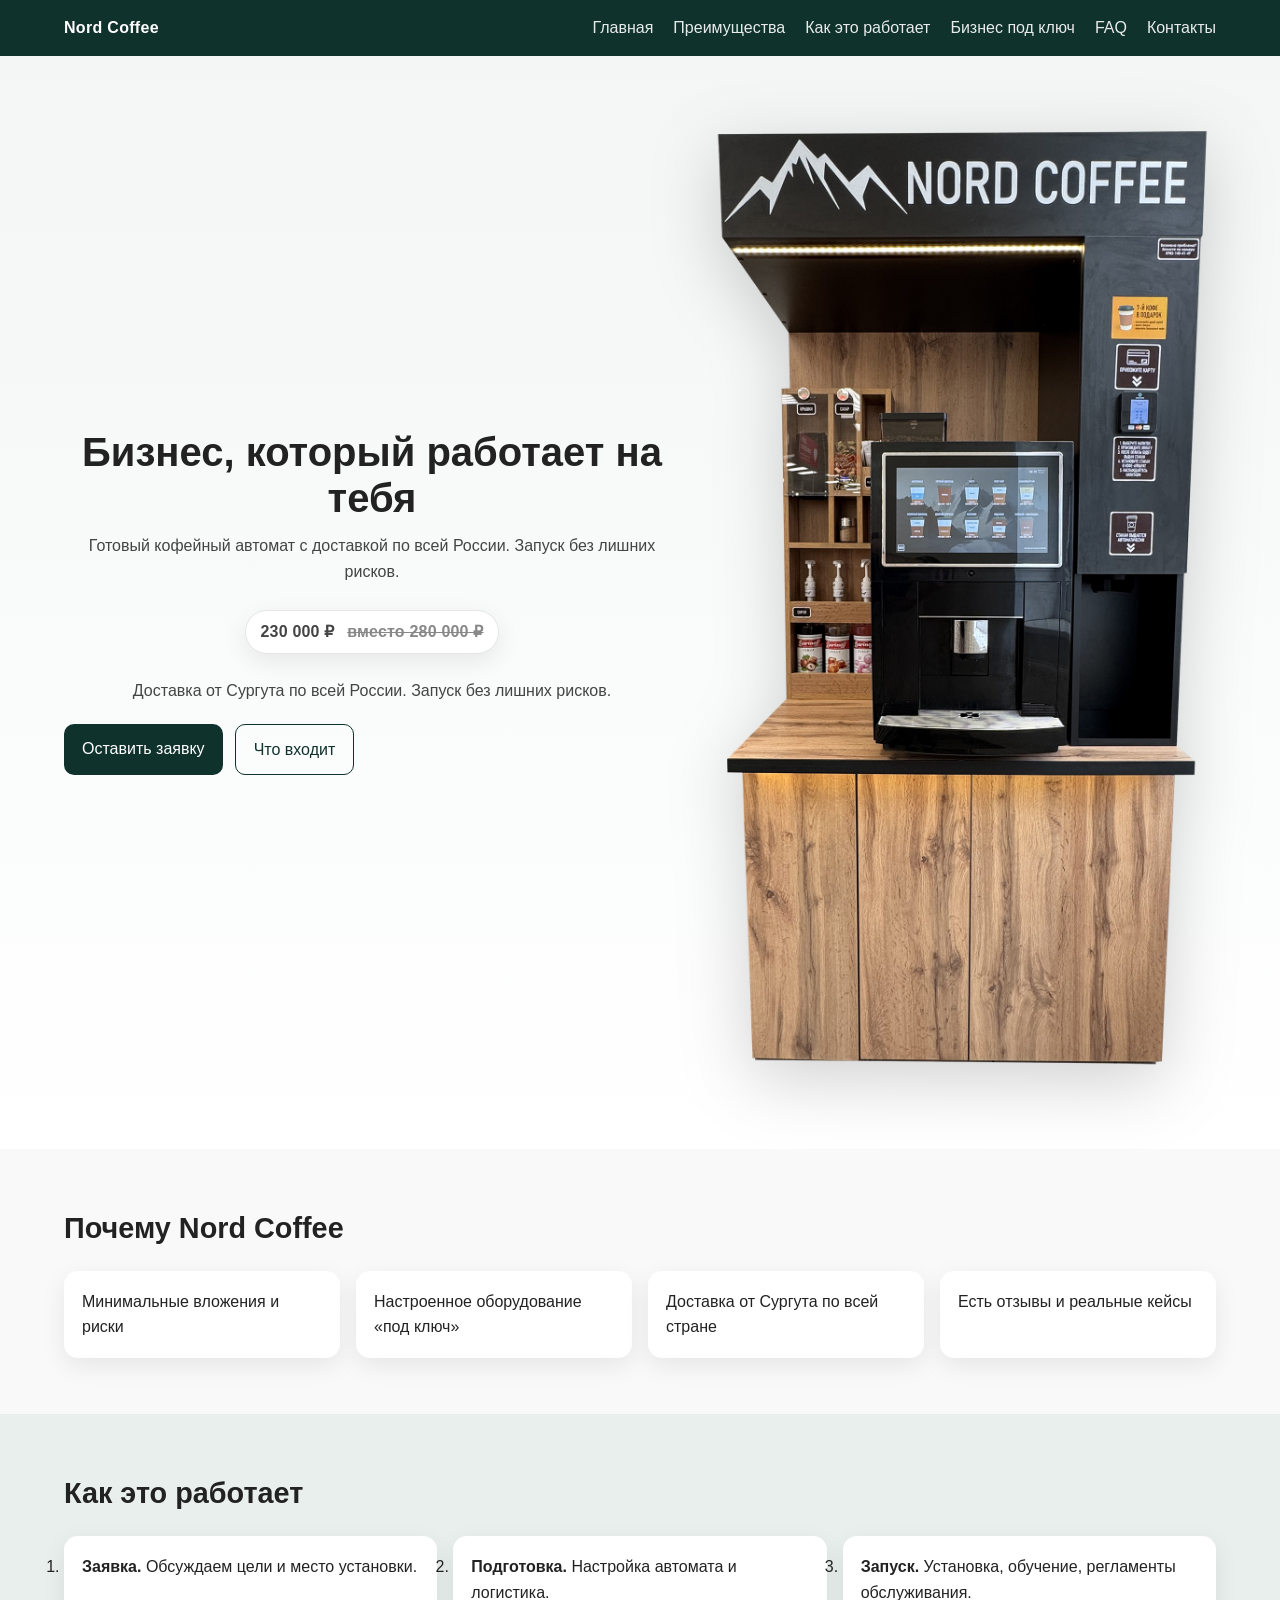
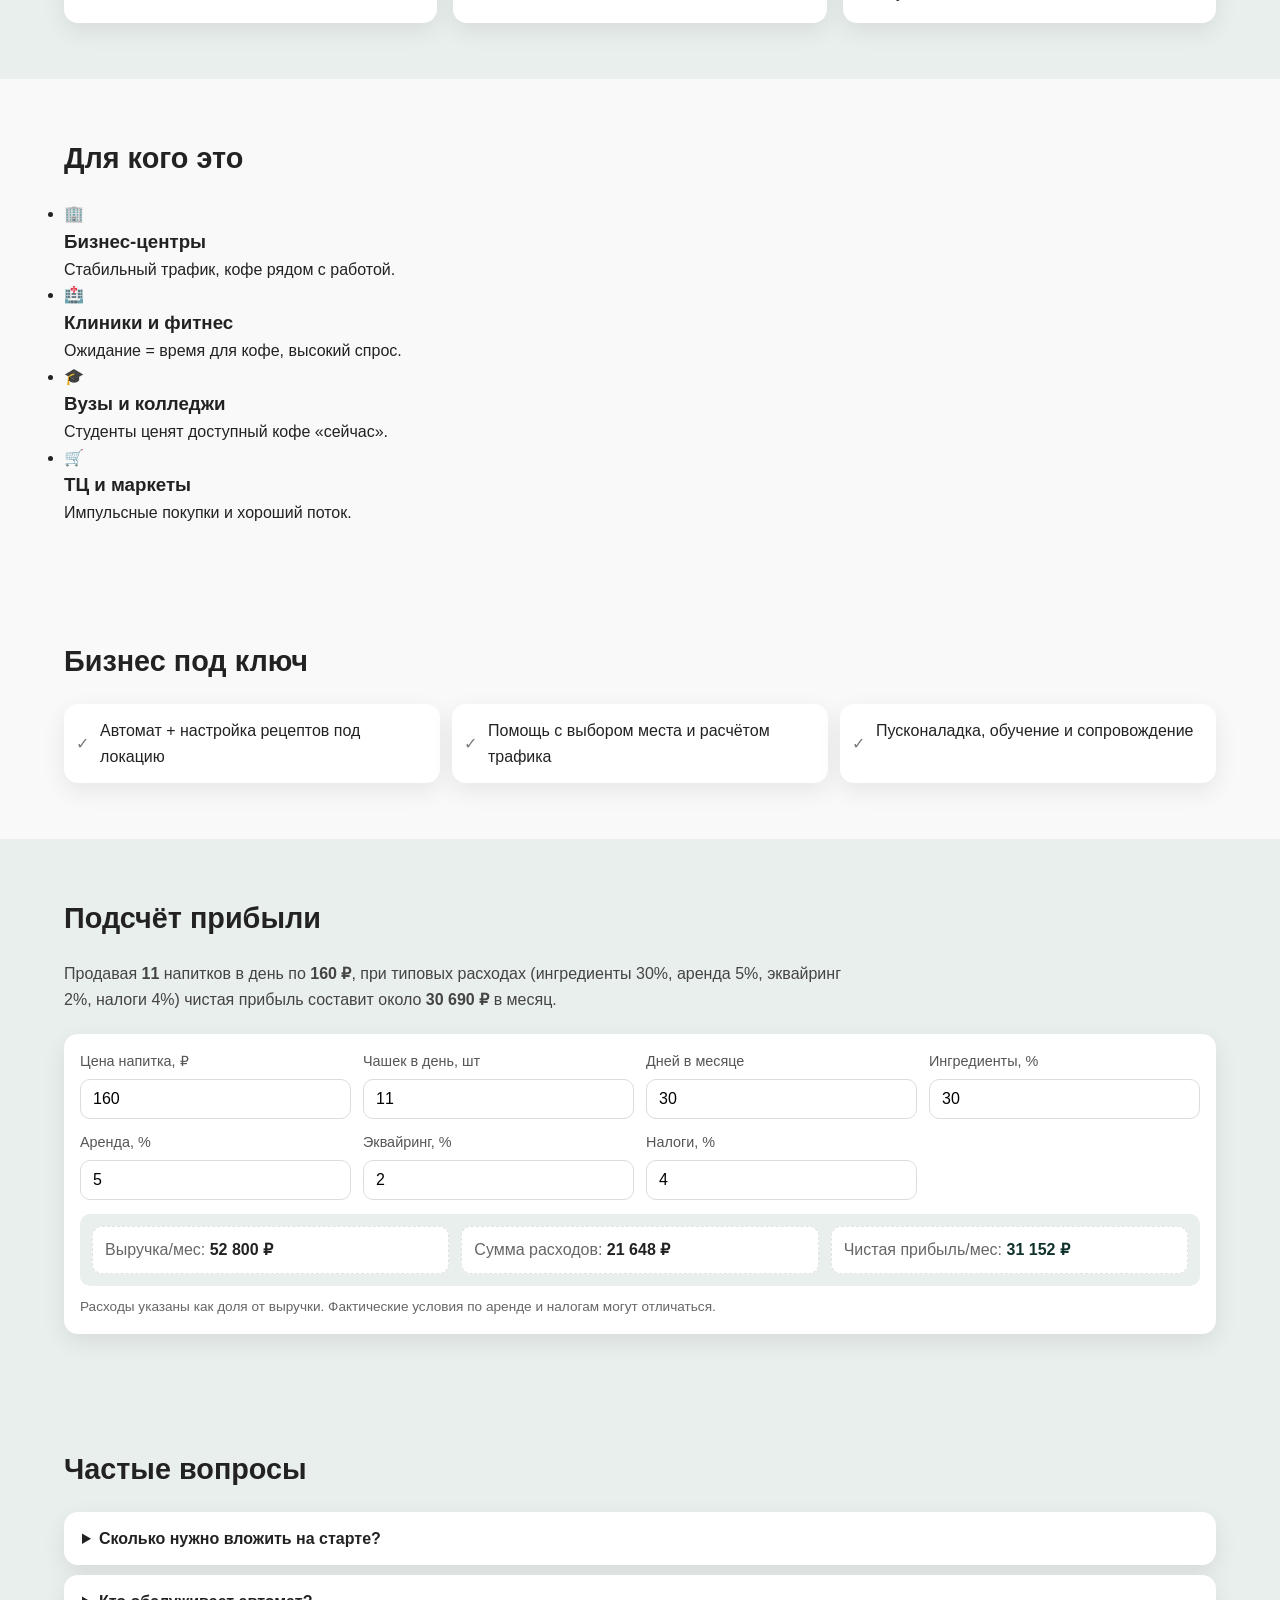
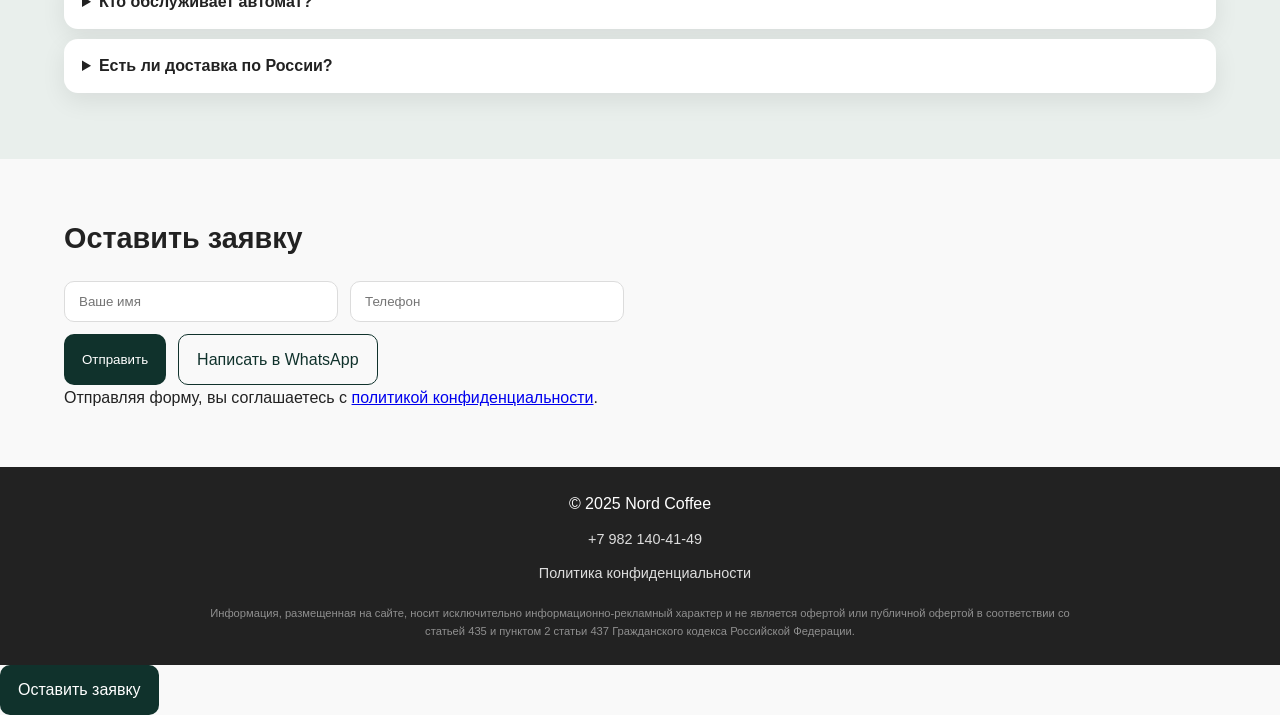
==== index.html @ 6a7b2c7e "Add files via upload" ====
<!DOCTYPE html>
<html lang="ru">
<head>
  <meta charset="UTF-8"/>
  <meta name="viewport" content="width=device-width, initial-scale=1"/>
  <title>Nord Coffee — вендинговые кофейные автоматы и бизнес под ключ</title>
  <meta name="description" content="Готовый бизнес с кофейным автоматом под ключ: поставка, настройка, запуск и сопровождение. Доставка от Сургута по всей России."/>
  <meta name="theme-color" content="#10322C"/>

  <!-- Open Graph -->
  <meta property="og:type" content="website"/>
  <meta property="og:title" content="Nord Coffee — бизнес, который работает на тебя"/>
  <meta property="og:description" content="Кофейные автоматы и запуск под ключ. Минимальные риски, реальная поддержка, доставка по всей РФ."/>
  <meta property="og:image" content="images/og-nord-coffee-1200x630.png"/>
  <meta property="og:image:width" content="1200"/>
  <meta property="og:image:height" content="630"/>
  <meta property="og:url" content="https://example.com/"/>

   <!-- JSON-LD Organization -->
  <script type="application/ld+json">
  {
    "@context": "https://schema.org",
    "@type": "Organization",
    "name": "Nord Coffee",
    "url": "https://example.com/",
    "logo": "https://example.com/images/og-nord-coffee-1200x630.png",
    "sameAs": [],
    "contactPoint": [{
      "@type": "ContactPoint",
      "telephone": "+7-912-345-67-89",
      "contactType": "sales",
      "areaServed": "RU"
    }]
  }
  </script>

  <!-- Favicon (положи свои и поправь пути при желании) -->
  <link rel="icon" href="icons/favicon.ico"/>

  <!-- Шрифт (легкий гротеск) -->
  <link href="https://fonts.googleapis.com/css2?family=Inter:wght@400;600;700&display=swap" rel="stylesheet"/>

  <link rel="stylesheet" href="style.css"/>
</head>
<body>
  <header class="header">
    <div class="container header__row">
      <div class="logo">Nord Coffee</div>
      <button class="burger" aria-label="Открыть меню" aria-expanded="false"></button>
      <nav class="nav">
        <a href="#hero">Главная</a>
        <a href="#benefits">Преимущества</a>
        <a href="#how">Как это работает</a>
        <a href="#business">Бизнес под ключ</a>
        <a href="#faq">FAQ</a>
        <a href="#contacts">Контакты</a>
      </nav>
    </div>
  </header>

  <main>
    <!-- HERO -->
    <section id="hero" class="hero reveal">
      <div class="container hero__grid">
        <div class="hero__text">
          <h1>Бизнес, который работает на тебя</h1>
          <p>Готовый кофейный автомат с доставкой по всей России. Запуск без лишних рисков.</p>
          <p class="hero__badge">230 000 ₽ <span>вместо 280 000 ₽</span></p>
          <p class="hero__sub">Доставка от Сургута по всей России. Запуск без лишних рисков.</p>

          <div class="hero__cta">
            <a href="#contacts" class="btn">Оставить заявку</a>
            <a href="#business" class="btn btn--ghost">Что входит</a>
          </div>
        </div>
        <div class="hero__img">
          <img src="images/coffee-point.png" alt="Кофе-поинт Nord Coffee" loading="eager"/>
        </div>
      </div>
    </section>

    <!-- Преимущества -->
    <section id="benefits" class="section reveal">
      <div class="container">
        <h2>Почему Nord Coffee</h2>
        <ul class="cards">
          <li class="card">Минимальные вложения и риски</li>
          <li class="card">Настроенное оборудование «под ключ»</li>
          <li class="card">Доставка от Сургута по всей стране</li>
          <li class="card">Есть отзывы и реальные кейсы</li>
        </ul>
      </div>
    </section>

    <!-- Как это работает -->
    <section id="how" class="section section--alt reveal">
      <div class="container">
        <h2>Как это работает</h2>
        <ol class="steps">
          <li><strong>Заявка.</strong> Обсуждаем цели и место установки.</li>
          <li><strong>Подготовка.</strong> Настройка автомата и логистика.</li>
          <li><strong>Запуск.</strong> Установка, обучение, регламенты обслуживания.</li>
        </ol>
      </div>
    </section>

<!-- Для кого это -->
<section id="audience" class="section reveal">
  <div class="container">
    <h2>Для кого это</h2>
    <ul class="audience">
      <li class="audience__item">
        <div class="audience__icon" aria-hidden="true">🏢</div>
        <h3>Бизнес-центры</h3>
        <p>Стабильный трафик, кофе рядом с работой.</p>
      </li>
      <li class="audience__item">
        <div class="audience__icon" aria-hidden="true">🏥</div>
        <h3>Клиники и фитнес</h3>
        <p>Ожидание = время для кофе, высокий спрос.</p>
      </li>
      <li class="audience__item">
        <div class="audience__icon" aria-hidden="true">🎓</div>
        <h3>Вузы и колледжи</h3>
        <p>Студенты ценят доступный кофе «сейчас».</p>
      </li>
      <li class="audience__item">
        <div class="audience__icon" aria-hidden="true">🛒</div>
        <h3>ТЦ и маркеты</h3>
        <p>Импульсные покупки и хороший поток.</p>
      </li>
    </ul>
  </div>
</section>

    <!-- Бизнес под ключ -->
    <section id="business" class="section reveal">
      <div class="container">
        <h2>Бизнес под ключ</h2>
        <div class="list list--check">
          <div>Автомат + настройка рецептов под локацию</div>
          <div>Помощь с выбором места и расчётом трафика</div>
          <div>Пусконаладка, обучение и сопровождение</div>
        </div>
      </div>
    </section>

    <!-- Подсчет прибыли -->
    <section id="profit" class="section section--alt reveal">
      <div class="container">
        <h2>Подсчёт прибыли</h2>

        <!-- Статический пример (виден без JS) -->
        <p class="profit__lead">
          Продавая <strong>11</strong> напитков в день по <strong>160 ₽</strong>, при типовых расходах
          (ингредиенты 30%, аренда 5%, эквайринг 2%, налоги 4%) чистая прибыль составит около
          <strong>30&nbsp;690 ₽</strong> в месяц.
        </p>

        <!-- Мини-калькулятор -->
        <form class="calc" id="profit-calc" onsubmit="return false;">
          <div class="calc__grid">
            <div class="calc__group">
              <label>Цена напитка, ₽</label>
              <input type="number" name="price" min="50" step="10" value="160" inputmode="numeric">
            </div>
            <div class="calc__group">
              <label>Чашек в день, шт</label>
              <input type="number" name="cups" min="1" step="1" value="11" inputmode="numeric">
            </div>
            <div class="calc__group">
              <label>Дней в месяце</label>
              <input type="number" name="days" min="1" max="31" step="1" value="30" inputmode="numeric">
            </div>

            <div class="calc__group">
              <label>Ингредиенты, %</label>
              <input type="number" name="ingredients" min="0" max="100" step="1" value="30" inputmode="numeric">
            </div>
            <div class="calc__group">
              <label>Аренда, %</label>
              <input type="number" name="rent" min="0" max="100" step="1" value="5" inputmode="numeric">
            </div>
            <div class="calc__group">
              <label>Эквайринг, %</label>
              <input type="number" name="acq" min="0" max="100" step="1" value="2" inputmode="numeric">
            </div>
            <div class="calc__group">
              <label>Налоги, %</label>
              <input type="number" name="tax" min="0" max="100" step="1" value="4" inputmode="numeric">
            </div>
          </div>

          <div class="calc__result" aria-live="polite">
            <div><span>Выручка/мес:</span> <strong id="rev">—</strong></div>
            <div><span>Сумма расходов:</span> <strong id="costs">—</strong></div>
            <div class="calc__net"><span>Чистая прибыль/мес:</span> <strong id="net">—</strong></div>
          </div>
          <p class="calc__note">Расходы указаны как доля от выручки. Фактические условия по аренде и налогам могут отличаться.</p>
        </form>
      </div>
    </section>


    <!-- FAQ -->
    <section id="faq" class="section section--alt reveal">
      <div class="container">
        <h2>Частые вопросы</h2>
        <details class="faq">
          <summary>Сколько нужно вложить на старте?</summary>
          <div class="faq__a">Зависит от модели и локации. На созвоне подберём оптимальный бюджет и окупаемость.</div>
        </details>
        <details class="faq">
          <summary>Кто обслуживает автомат?</summary>
          <div class="faq__a">Обучаем вас или вашего сотрудника. Даём регламенты, помогаем выстроить сервис.</div>
        </details>
        <details class="faq">
          <summary>Есть ли доставка по России?</summary>
          <div class="faq__a">Да. Отправляем от Сургута по всей стране, поможем с логистикой и подключением.</div>
        </details>
      </div>
    </section>

    <!-- Контакты -->
    <section id="contacts" class="section reveal">
      <div class="container">
        <h2>Оставить заявку</h2>
        <form class="form" id="lead-form" novalidate>
          <input type="text" name="name" placeholder="Ваше имя" autocomplete="name" required />
          <input type="tel" name="phone" placeholder="Телефон" inputmode="tel" autocomplete="tel" required />
          <button type="submit" class="btn">Отправить</button>
          <!-- замени XXXXXXXXXX на номер без +, для РФ обычно 7XXXXXXXXXX -->
          <a class="btn btn--ghost" href="https://wa.me/79821404149" target="_blank" rel="noopener">Написать в WhatsApp</a>
        </form>
        <p class="form__note">Отправляя форму, вы соглашаетесь с <a href="docs/privacy.html" target="_blank" rel="noopener">политикой конфиденциальности</a>.</p>
      </div>
    </section>
  </main>

  <footer class="footer">
    <div class="container footer__row">
      <p>© 2025 Nord Coffee</p>
      <p><a href="tel:+79821404149">+7 982 140-41-49</a></p>

      <a href="docs/privacy.html">Политика конфиденциальности</a>
      <p class="disclaimer">
        Информация, размещенная на сайте, носит исключительно информационно-рекламный характер
        и не является офертой или публичной офертой в соответствии со статьей 435 и пунктом 2 статьи 437 Гражданского кодекса Российской Федерации.
      </p>
    </div>
  </footer>

  <!-- Sticky CTA (мобилка) -->
  <div class="sticky-cta">
    <a href="#contacts" class="btn">Оставить заявку</a>
  </div>

<!-- Success Modal -->
<div class="modal" id="success-modal" aria-hidden="true" role="dialog" aria-modal="true">
  <div class="modal__backdrop" data-close></div>
  <div class="modal__dialog" role="document">
    <button class="modal__close" aria-label="Закрыть" data-close>×</button>
    <h3>Спасибо!</h3>
    <p>Мы получили вашу заявку и свяжемся с вами в течение 24 часов.</p>
    <a href="#contacts" class="btn" data-close>Ок</a>
  </div>
</div>


  <script src="script.js"></script>
</body>
</html>
---- style.css ----
/* Сброс базовых стилей */
* {
  margin: 0;
  padding: 0;
  box-sizing: border-box;
}

body {
  font-family: Arial, sans-serif;
  line-height: 1.6;
  color: #222;
  background: #f9f9f9;
}

.container {
  width: 90%;
  max-width: 1200px;
  margin: auto;
}

/* Хедер */
.header {
  background: #10322C;
  color: #fff;
  padding: 15px 0;
}

.header h1 {
  margin: 0;
}

.header nav ul {
  display: flex;
  list-style: none;
  gap: 20px;
}

.header nav a {
  color: #fff;
  text-decoration: none;
}

/* Герой */
.hero {
  background: #eaeaea;
  text-align: center;
  padding: 80px 20px;
}

.hero h2 {
  font-size: 2rem;
  margin-bottom: 10px;
}

.hero p {
  margin-bottom: 20px;
}

.btn {
  display: inline-block;
  background: #10322C;
  color: #fff;
  padding: 10px 20px;
  text-decoration: none;
  border-radius: 5px;
}

/* Секции */
section {
  padding: 60px 20px;
}

section h2 {
  margin-bottom: 20px;
  font-size: 1.8rem;
}

/* Контакты */
.contacts form {
  display: flex;
  flex-direction: column;
  gap: 10px;
  max-width: 400px;
}

.contacts input,
.contacts button {
  padding: 10px;
  font-size: 1rem;
}

.contacts button {
  background: #10322C;
  color: #fff;
  border: none;
  cursor: pointer;
}

/* Футер */
.footer {
  background: #222;
  color: #fff;
  text-align: center;
  padding: 20px;
}

.footer a {
  color: #ddd;
  text-decoration: none;
  margin-left: 10px;
  font-size: 0.9rem;
}

.footer .disclaimer {
  font-size: 0.7rem;
  margin-top: 10px;
  color: #aaa;
}
:root{
  --bg:#f9f9f9;
  --ink:#1f1f1f;
  --brand:#10322C;
  --muted:#e9efec;
  --card:#ffffff;
  --radius:14px;
  --shadow:0 8px 24px rgba(0,0,0,.08);
}

.header__row{
  display:flex;align-items:center;justify-content:space-between;gap:16px;
}
.logo{font-weight:700;letter-spacing:.3px}
.nav{display:flex;gap:20px;flex-wrap:wrap}
.nav a{color:#fff;text-decoration:none;opacity:.9}
.burger{display:none;width:40px;height:40px;border:0;border-radius:8px;background:#0e2a25;position:relative}
.burger::before,.burger::after{content:"";position:absolute;left:10px;right:10px;height:2px;background:#fff;transition:.2s}
.burger::before{top:13px}
.burger::after{top:25px}

.hero{
  background:linear-gradient(0deg,#ffffff, #f3f6f5);
  padding:64px 0;
}
.hero__grid{
  display:grid;grid-template-columns:1.1fr .9fr;gap:32px;align-items:center;
}
.hero h1{font-size:40px;line-height:1.15;margin-bottom:12px}
.hero p{color:#444;margin-bottom:20px}
.hero__cta{display:flex;gap:12px;flex-wrap:wrap}
.hero__img img{max-width:100%;height:auto;filter: drop-shadow(0 18px 34px rgba(0,0,0,.18));border-radius:18px}

.section{padding:56px 0}
.section--alt{background:var(--muted)}
.cards{
  display:grid;grid-template-columns:repeat(4,1fr);gap:16px;list-style:none;
}
.card{
  background:var(--card);border-radius:var(--radius);padding:18px;box-shadow:var(--shadow);
}
.steps{display:grid;grid-template-columns:repeat(3,1fr);gap:16px}
.steps li{background:var(--card);border-radius:var(--radius);padding:18px;box-shadow:var(--shadow);}

.list{display:grid;grid-template-columns:repeat(3,1fr);gap:12px}
.list--check > div{background:var(--card);border-radius:var(--radius);padding:14px 16px;box-shadow:var(--shadow);position:relative}
.list--check > div::before{content:"✓";position:absolute;left:12px;top:50%;transform:translateY(-50%);opacity:.6}
.list--check > div{padding-left:36px}

.faq{background:var(--card);border-radius:var(--radius);box-shadow:var(--shadow);padding:14px 18px;margin-bottom:10px}
.faq summary{cursor:pointer;font-weight:600}
.faq__a{margin-top:8px;color:#444}

.form{display:flex;flex-wrap:wrap;gap:12px;max-width:560px}
.form input{flex:1 1 240px;padding:12px 14px;border:1px solid #dcdcdc;border-radius:10px}
.form .btn{flex:0 0 auto}

.btn{
  display:inline-block;background:var(--brand);color:#fff;padding:12px 18px;border-radius:10px;
  text-decoration:none;border:none;cursor:pointer
}
.btn--ghost{background:transparent;color:var(--brand);border:1px solid var(--brand)}

.footer{background:#222;color:#fff;padding:24px 0}
.footer__row{display:grid;gap:10px;justify-items:center;text-align:center}
.footer a{color:#ddd}
.disclaimer{font-size:.72rem;opacity:.8;max-width:900px}

/* Адаптив */
@media (max-width: 960px){
  .cards{grid-template-columns:repeat(2,1fr)}
  .steps{grid-template-columns:1fr}
  .list{grid-template-columns:1fr}
  .hero__grid{grid-template-columns:1fr}
  .nav{display:none}
  .burger{display:inline-block}
  .header{position:sticky;top:0;z-index:10}
}
@media (max-width: 520px){
  .hero h1{font-size:30px}
}

/* Profit / Calculator */
.profit__lead{
  max-width: 800px;
  color:#444;
  margin: 8px 0 22px;
}

.calc{
  background: var(--card);
  border-radius: var(--radius);
  box-shadow: var(--shadow);
  padding: 16px;
}

.calc__grid{
  display: grid;
  grid-template-columns: repeat(4, 1fr);
  gap: 12px;
  margin-bottom: 14px;
}
.calc__group label{
  display:block;
  font-size:.9rem;
  color:#555;
  margin-bottom:6px;
}
.calc__group input{
  width:100%;
  padding:10px 12px;
  border:1px solid #dcdcdc;
  border-radius:10px;
  font-size:1rem;
  background:#fff;
}

.calc__result{
  display:grid;
  grid-template-columns: repeat(3, 1fr);
  gap: 12px;
  padding: 12px;
  background: var(--muted);
  border-radius: 10px;
}
.calc__result > div{
  background:#fff;
  border:1px dashed #e2e2e2;
  border-radius:10px;
  padding:10px 12px;
}
.calc__result span{ color:#666; }
.calc__net strong{ color:#10322C; }

.calc__note{
  margin-top:10px;
  font-size:.85rem;
  color:#666;
}

/* Адаптив калькулятора */
@media (max-width: 960px){
  .calc__grid{ grid-template-columns: repeat(2, 1fr); }
  .calc__result{ grid-template-columns: 1fr; }
}
@media (max-width: 520px){
  .calc{ padding:12px; }
}
/* Sticky CTA */
.sticky-cta{
  display:none;
}

@media (max-width: 768px){
  .sticky-cta{
    position:fixed;
    bottom:0; left:0; right:0;
    background:#fff;
    box-shadow:0 -2px 10px rgba(0,0,0,.08);
    padding:12px 16px;
    z-index:100;
    display:flex;
    justify-content:center;
  }
  .sticky-cta .btn{
    width:100%;
    max-width:360px;
    text-align:center;
  }
}
.hero__badge{
  display:inline-block;
  background:#fff;
  border:1px solid #e6e6e6;
  border-radius:999px;
  padding:8px 14px;
  font-weight:700;
  letter-spacing:.2px;
  margin:6px 0 10px;
  box-shadow:var(--shadow);
}
.hero__badge span{
  font-weight:600;
  color:#888;
  text-decoration:line-through;
  margin-left:8px;
}
.hero__sub{ color:#444; margin: 4px 0 16px; }
/* Reveal animations */
.reveal{opacity:0; transform:translateY(16px); transition:opacity .5s ease, transform .5s ease;}
.reveal.is-visible{opacity:1; transform:none;}
@media (prefers-reduced-motion: reduce){
  .reveal{opacity:1; transform:none; transition:none;}
}
/* Toast */
.toast{
  position:fixed; left:50%; bottom:80px; transform:translateX(-50%) translateY(10px);
  background:#222; color:#fff; padding:10px 14px; border-radius:10px; opacity:0; pointer-events:none;
  transition:opacity .25s ease, transform .25s ease; z-index:1000;
}
.toast.is-show{ opacity:1; transform:translateX(-50%) translateY(0); }
/* Modal */
.modal{position:fixed; inset:0; display:none; align-items:center; justify-content:center; z-index:1001;}
.modal.is-open{display:flex;}
.modal__backdrop{position:absolute; inset:0; background:rgba(0,0,0,.35);}
.modal__dialog{
  position:relative; background:#fff; border-radius:16px; padding:22px; max-width:420px; width:92%;
  box-shadow:var(--shadow);
}
.modal__close{
  position:absolute; top:10px; right:10px; border:0; background:transparent; font-size:22px; cursor:pointer;
}
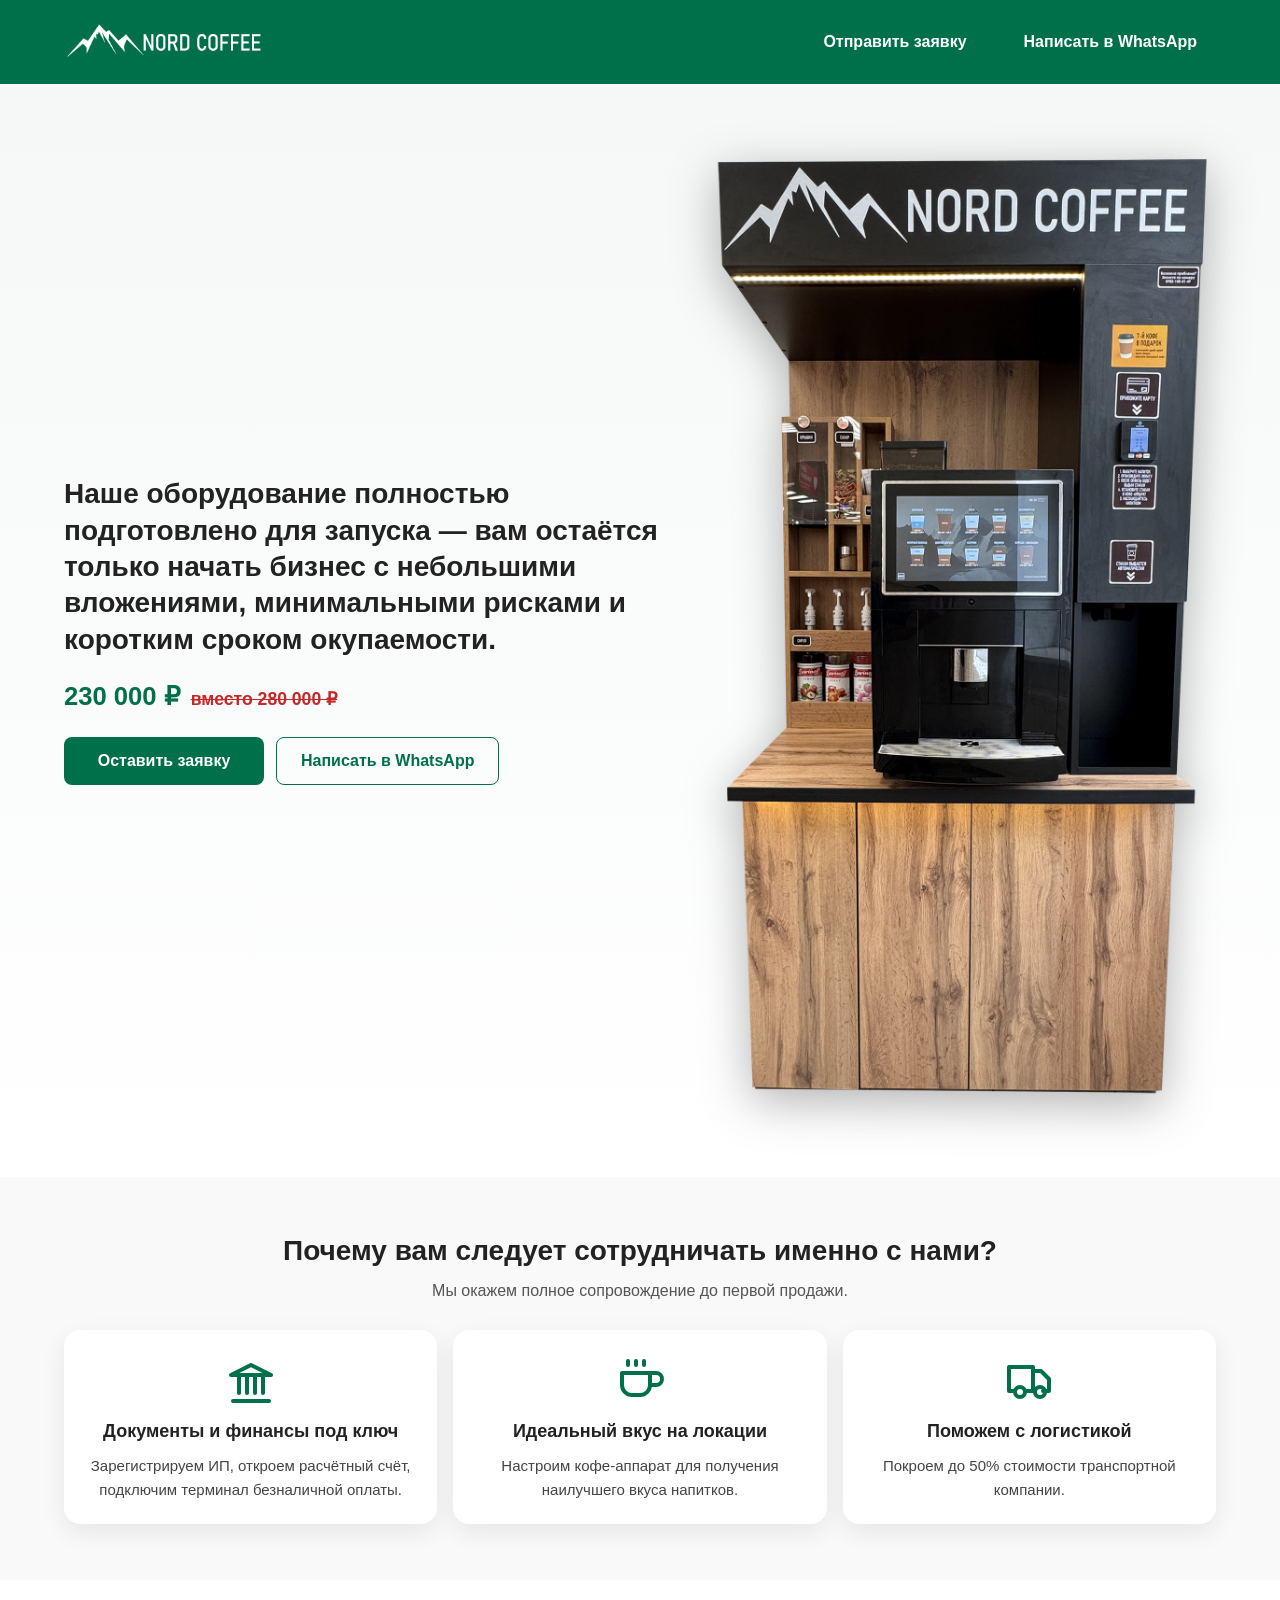
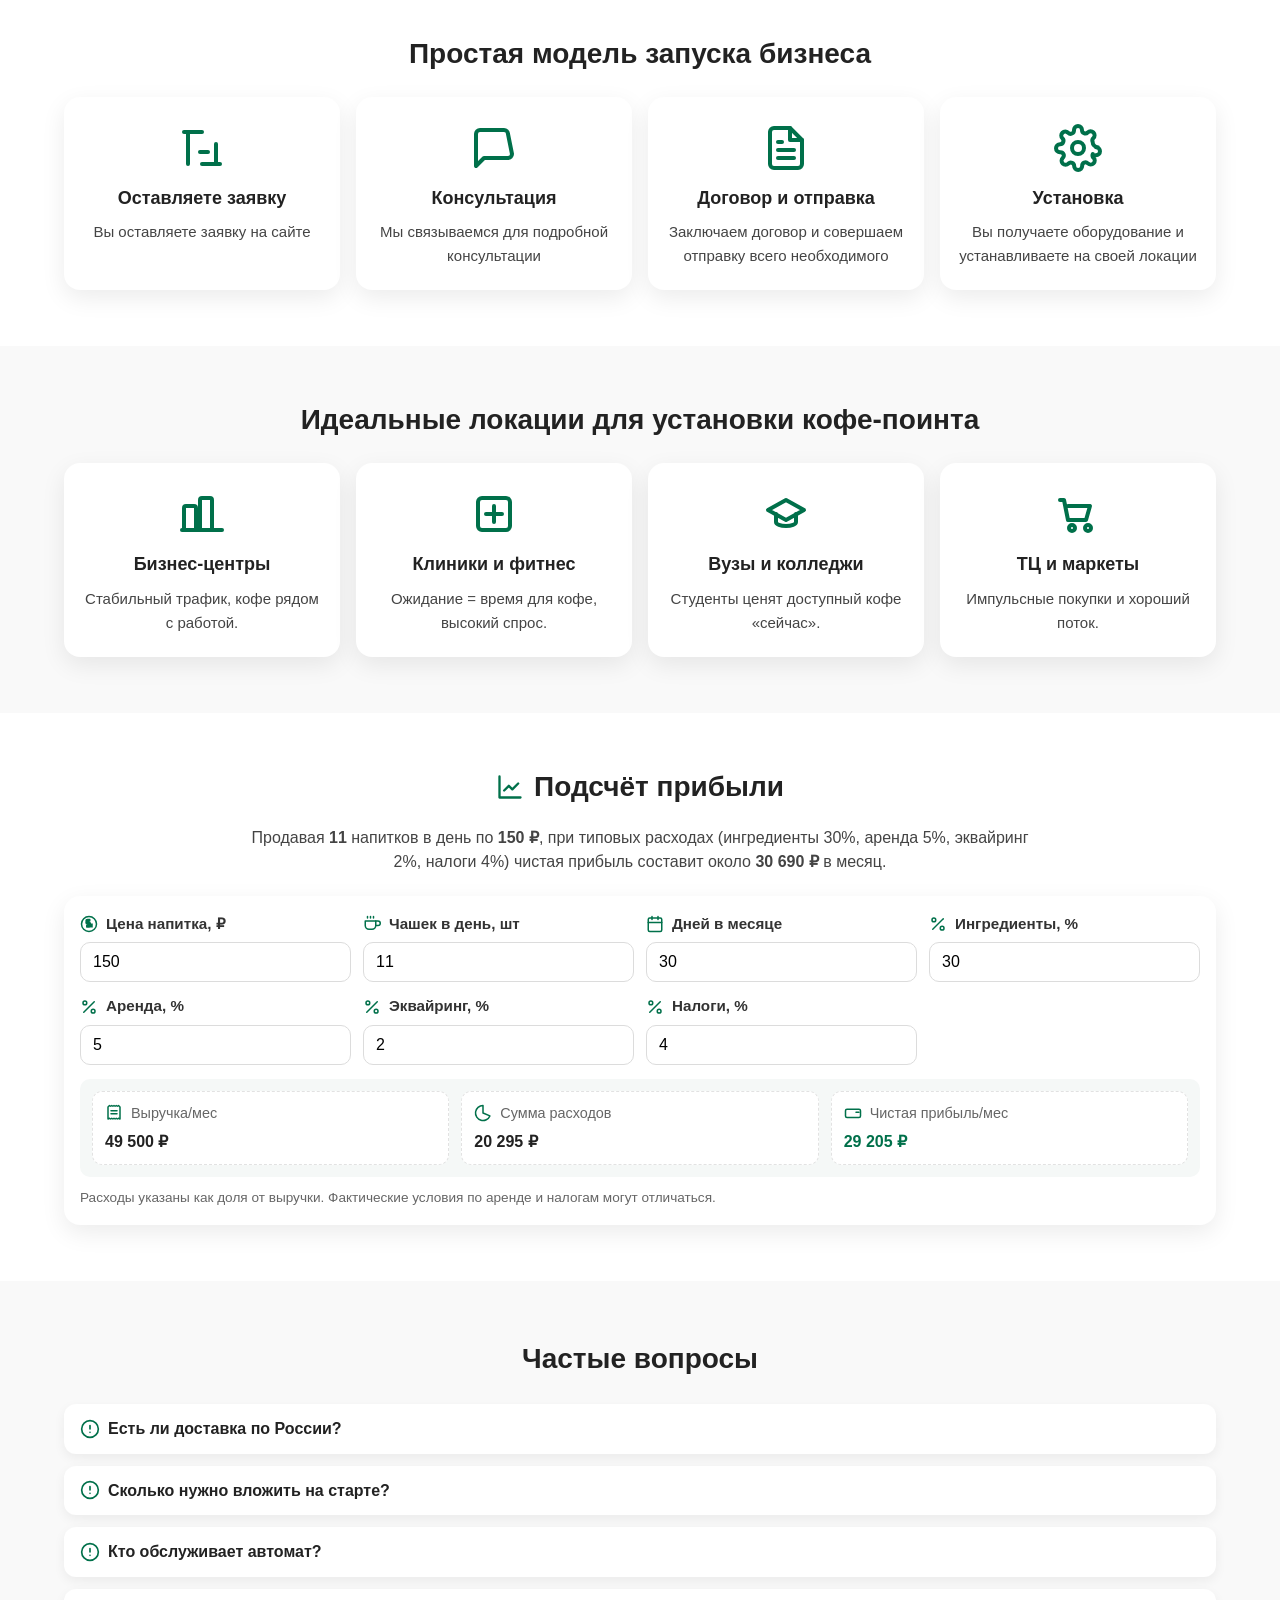
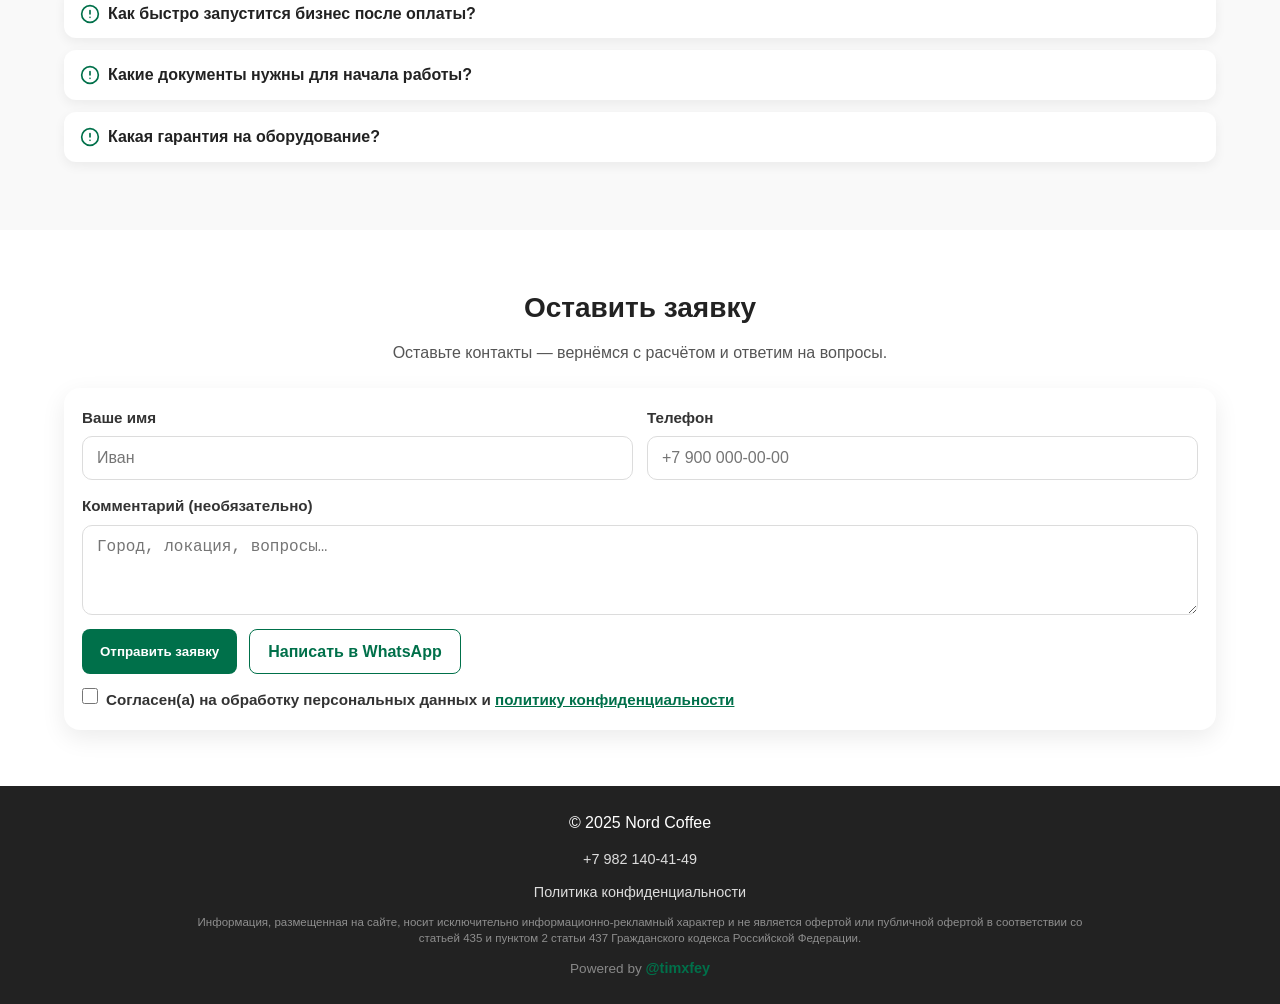
==== commit 19194fd7: "Add files via upload Signed-off-by: buyantk-timxfey <tima1245@gmail.com>" ====
--- a/index.html
+++ b/index.html
@@ -3,129 +3,222 @@
 <head>
   <meta charset="UTF-8"/>
   <meta name="viewport" content="width=device-width, initial-scale=1"/>
-  <title>Nord Coffee — вендинговые кофейные автоматы и бизнес под ключ</title>
-  <meta name="description" content="Готовый бизнес с кофейным автоматом под ключ: поставка, настройка, запуск и сопровождение. Доставка от Сургута по всей России."/>
-  <meta name="theme-color" content="#10322C"/>
-
-  <!-- Open Graph -->
-  <meta property="og:type" content="website"/>
-  <meta property="og:title" content="Nord Coffee — бизнес, который работает на тебя"/>
-  <meta property="og:description" content="Кофейные автоматы и запуск под ключ. Минимальные риски, реальная поддержка, доставка по всей РФ."/>
-  <meta property="og:image" content="images/og-nord-coffee-1200x630.png"/>
-  <meta property="og:image:width" content="1200"/>
-  <meta property="og:image:height" content="630"/>
-  <meta property="og:url" content="https://example.com/"/>
-
-   <!-- JSON-LD Organization -->
-  <script type="application/ld+json">
-  {
-    "@context": "https://schema.org",
-    "@type": "Organization",
-    "name": "Nord Coffee",
-    "url": "https://example.com/",
-    "logo": "https://example.com/images/og-nord-coffee-1200x630.png",
-    "sameAs": [],
-    "contactPoint": [{
-      "@type": "ContactPoint",
-      "telephone": "+7-912-345-67-89",
-      "contactType": "sales",
-      "areaServed": "RU"
-    }]
-  }
-  </script>
-
-  <!-- Favicon (положи свои и поправь пути при желании) -->
-  <link rel="icon" href="icons/favicon.ico"/>
-
-  <!-- Шрифт (легкий гротеск) -->
-  <link href="https://fonts.googleapis.com/css2?family=Inter:wght@400;600;700&display=swap" rel="stylesheet"/>
-
+  <title>Nord Coffee</title>
   <link rel="stylesheet" href="style.css"/>
 </head>
 <body>
+  <!-- Шапка -->
   <header class="header">
     <div class="container header__row">
-      <div class="logo">Nord Coffee</div>
-      <button class="burger" aria-label="Открыть меню" aria-expanded="false"></button>
+      <div class="header__logo">
+        <img src="images/logo.png" alt="Nord Coffee" class="logo-img"/>
+      </div>
+      <button class="burger" aria-label="Открыть меню"></button>
       <nav class="nav">
-        <a href="#hero">Главная</a>
-        <a href="#benefits">Преимущества</a>
-        <a href="#how">Как это работает</a>
-        <a href="#business">Бизнес под ключ</a>
-        <a href="#faq">FAQ</a>
-        <a href="#contacts">Контакты</a>
+         <a href="#contacts" class="btn">Отправить заявку</a>
+         <a href="https://wa.me/79821404149" target="_blank" rel="noopener" class="btn btn--ghost">Написать в WhatsApp</a>
       </nav>
     </div>
   </header>
 
-  <main>
-    <!-- HERO -->
-    <section id="hero" class="hero reveal">
-      <div class="container hero__grid">
-        <div class="hero__text">
-          <h1>Бизнес, который работает на тебя</h1>
-          <p>Готовый кофейный автомат с доставкой по всей России. Запуск без лишних рисков.</p>
-          <p class="hero__badge">230 000 ₽ <span>вместо 280 000 ₽</span></p>
-          <p class="hero__sub">Доставка от Сургута по всей России. Запуск без лишних рисков.</p>
-
-          <div class="hero__cta">
-            <a href="#contacts" class="btn">Оставить заявку</a>
-            <a href="#business" class="btn btn--ghost">Что входит</a>
-          </div>
-        </div>
-        <div class="hero__img">
-          <img src="images/coffee-point.png" alt="Кофе-поинт Nord Coffee" loading="eager"/>
-        </div>
-      </div>
-    </section>
-
-    <!-- Преимущества -->
-    <section id="benefits" class="section reveal">
-      <div class="container">
-        <h2>Почему Nord Coffee</h2>
-        <ul class="cards">
-          <li class="card">Минимальные вложения и риски</li>
-          <li class="card">Настроенное оборудование «под ключ»</li>
-          <li class="card">Доставка от Сургута по всей стране</li>
-          <li class="card">Есть отзывы и реальные кейсы</li>
-        </ul>
-      </div>
-    </section>
-
-    <!-- Как это работает -->
-    <section id="how" class="section section--alt reveal">
-      <div class="container">
-        <h2>Как это работает</h2>
-        <ol class="steps">
-          <li><strong>Заявка.</strong> Обсуждаем цели и место установки.</li>
-          <li><strong>Подготовка.</strong> Настройка автомата и логистика.</li>
-          <li><strong>Запуск.</strong> Установка, обучение, регламенты обслуживания.</li>
-        </ol>
-      </div>
-    </section>
-
-<!-- Для кого это -->
-<section id="audience" class="section reveal">
+  <!-- Hero -->
+  <section id="hero" class="hero">
+    <div class="container hero__grid">
+      <div class="hero__text">
+        <h1>
+          Наше оборудование полностью подготовлено для запуска —
+          вам остаётся только начать бизнес с небольшими вложениями,
+          минимальными рисками и коротким сроком окупаемости.
+        </h1>
+
+        <p class="hero__badge">
+          230 000 ₽ <span>вместо 280 000 ₽</span>
+        </p>
+
+        <div class="hero__cta">
+          <a href="#contacts" class="btn">Оставить заявку</a>
+           <a href="https://wa.me/79821404149" target="_blank" rel="noopener" class="btn btn--ghost">Написать в WhatsApp</a>
+        </div>
+      </div>
+
+      <div class="hero__img">
+        <img src="images/coffee-point.png" alt="Кофе-поинт Nord Coffee"/>
+      </div>
+    </div>
+  </section>
+
+
+  <!-- Почему мы -->
+<section id="why-us" class="section why">
   <div class="container">
-    <h2>Для кого это</h2>
-    <ul class="audience">
-      <li class="audience__item">
-        <div class="audience__icon" aria-hidden="true">🏢</div>
+    <h2 class="why__title">Почему вам следует сотрудничать именно с нами?</h2>
+    <p class="why__lead">Мы окажем полное сопровождение до первой продажи.</p>
+
+    <ul class="why__cards">
+      <li class="why__card">
+        <!-- landmark -->
+        <svg class="why__icon" viewBox="0 0 24 24" fill="none" stroke="currentColor" stroke-width="2"
+             stroke-linecap="round" stroke-linejoin="round" aria-hidden="true">
+          <path d="M3 22h18"/>
+          <path d="M6 18V9"/>
+          <path d="M10 18V9"/>
+          <path d="M14 18V9"/>
+          <path d="M18 18V9"/>
+          <path d="M2 9l10-5 10 5z"/>
+        </svg>
+        <h3>Документы и финансы под ключ</h3>
+        <p>Зарегистрируем ИП, откроем расчётный счёт, подключим терминал безналичной оплаты.</p>
+      </li>
+
+      <li class="why__card">
+        <!-- coffee -->
+        <svg class="why__icon" viewBox="0 0 24 24" fill="none" stroke="currentColor" stroke-width="2"
+             stroke-linecap="round" stroke-linejoin="round" aria-hidden="true">
+          <path d="M17 8h3a3 3 0 0 1 0 6h-3"/>
+          <path d="M3 8h14v6a5 5 0 0 1-5 5H8a5 5 0 0 1-5-5Z"/>
+          <path d="M6 2v2"/>
+          <path d="M10 2v2"/>
+          <path d="M14 2v2"/>
+        </svg>
+        <h3>Идеальный вкус на локации</h3>
+        <p>Настроим кофе-аппарат для получения наилучшего вкуса напитков.</p>
+      </li>
+
+      <li class="why__card">
+        <!-- truck -->
+        <svg class="why__icon" viewBox="0 0 24 24" fill="none" stroke="currentColor" stroke-width="2"
+             stroke-linecap="round" stroke-linejoin="round" aria-hidden="true">
+          <path d="M10 17h4V5H2v12h3"/>
+          <path d="M14 7h4l4 4v6h-3"/>
+          <circle cx="7.5" cy="17.5" r="2.5"/>
+          <circle cx="17.5" cy="17.5" r="2.5"/>
+        </svg>
+        <h3>Поможем с логистикой</h3>
+        <p>Покроем до 50% стоимости транспортной компании.</p>
+      </li>
+    </ul>
+  </div>
+</section>
+
+
+<!-- Простая модель запуска бизнеса -->
+<section id="steps" class="section steps">
+  <div class="container">
+    <h2 class="steps__title">Простая модель запуска бизнеса</h2>
+
+    <ul class="steps__grid">
+      <li class="steps__item">
+        <!-- заявка -->
+        <svg class="steps__icon" viewBox="0 0 24 24" fill="none" stroke="currentColor"
+             stroke-width="2" stroke-linecap="round" stroke-linejoin="round">
+          <path d="M12 20h9" />
+          <path d="M12 4H3" />
+          <path d="M5 20V4" />
+          <path d="M19 20V10" />
+          <path d="M15 14h-4" />
+        </svg>
+        <h3>Оставляете заявку</h3>
+        <p>Вы оставляете заявку на сайте</p>
+      </li>
+
+      <li class="steps__item">
+        <!-- консультация -->
+        <svg class="steps__icon" viewBox="0 0 24 24" fill="none" stroke="currentColor"
+             stroke-width="2" stroke-linecap="round" stroke-linejoin="round">
+          <path d="M21 15a2 2 0 0 1-2 2H7l-4 4V5a2 2 0 0 1 2-2h12a2 2 0 0 1 2 2z"/>
+        </svg>
+        <h3>Консультация</h3>
+        <p>Мы связываемся для подробной консультации</p>
+      </li>
+
+      <li class="steps__item">
+        <!-- договор -->
+        <svg class="steps__icon" viewBox="0 0 24 24" fill="none" stroke="currentColor"
+             stroke-width="2" stroke-linecap="round" stroke-linejoin="round">
+          <path d="M14 2H6a2 2 0 0 0-2 2v16a2 2 0 0 0 2 2h12a2 2 0 0 0 2-2V8z"/>
+          <path d="M14 2v6h6"/>
+          <path d="M16 13H8"/>
+          <path d="M16 17H8"/>
+          <path d="M10 9H8"/>
+        </svg>
+        <h3>Договор и отправка</h3>
+        <p>Заключаем договор и совершаем отправку всего необходимого</p>
+      </li>
+
+      <li class="steps__item">
+        <!-- установка -->
+        <svg class="steps__icon" viewBox="0 0 24 24" fill="none" stroke="currentColor"
+             stroke-width="2" stroke-linecap="round" stroke-linejoin="round">
+          <circle cx="12" cy="12" r="3"/>
+          <path d="M19.4 15a1.65 1.65 0 0 0 .33 1.82l.06.06a2 2 0 0 1-2.83 2.83l-.06-.06a1.65 1.65 0 0 0-1.82-.33
+                   1.65 1.65 0 0 0-1 1.51V21a2 2 0 0 1-4 0v-.09a1.65 1.65 0 0 0-1-1.51
+                   1.65 1.65 0 0 0-1.82.33l-.06.06a2 2 0 0 1-2.83-2.83l.06-.06
+                   a1.65 1.65 0 0 0 .33-1.82 1.65 1.65 0 0 0-1.51-1H3a2 2 0 0 1 0-4h.09
+                   a1.65 1.65 0 0 0 1.51-1 1.65 1.65 0 0 0-.33-1.82l-.06-.06
+                   a2 2 0 0 1 2.83-2.83l.06.06a1.65 1.65 0 0 0 1.82.33H9
+                   a1.65 1.65 0 0 0 1-1.51V3a2 2 0 0 1 4 0v.09
+                   a1.65 1.65 0 0 0 1 1.51 1.65 1.65 0 0 0 1.82-.33l.06-.06
+                   a2 2 0 0 1 2.83 2.83l-.06.06a1.65 1.65 0 0 0-.33 1.82V9
+                   c0 .69.28 1.35.77 1.83.48.48 1.14.77 1.83.77H21a2 2 0 0 1 0 4h-.09
+                   a1.65 1.65 0 0 0-1.51 1z"/>
+        </svg>
+        <h3>Установка</h3>
+        <p>Вы получаете оборудование и устанавливаете на своей локации</p>
+      </li>
+    </ul>
+  </div>
+</section>
+
+
+
+<!-- Идеальные локации для установки кофе-поинта -->
+<section id="locations" class="section loc">
+  <div class="container">
+    <h2 class="loc__title">Идеальные локации для установки кофе-поинта</h2>
+
+    <ul class="loc__cards">
+      <li class="loc__card">
+        <!-- Бизнес-центры -->
+        <svg class="loc__icon" viewBox="0 0 24 24" fill="none" stroke="currentColor"
+             stroke-width="2" stroke-linecap="round" stroke-linejoin="round" aria-hidden="true">
+          <rect x="3" y="8" width="6" height="12" rx="1"></rect>
+          <rect x="11" y="4" width="6" height="16" rx="1"></rect>
+          <path d="M2 20h20"></path>
+        </svg>
         <h3>Бизнес-центры</h3>
         <p>Стабильный трафик, кофе рядом с работой.</p>
       </li>
-      <li class="audience__item">
-        <div class="audience__icon" aria-hidden="true">🏥</div>
+
+      <li class="loc__card">
+        <!-- Клиники и фитнес -->
+        <svg class="loc__icon" viewBox="0 0 24 24" fill="none" stroke="currentColor"
+             stroke-width="2" stroke-linecap="round" stroke-linejoin="round" aria-hidden="true">
+          <rect x="4" y="4" width="16" height="16" rx="2"></rect>
+          <path d="M12 8v8M8 12h8"></path>
+        </svg>
         <h3>Клиники и фитнес</h3>
         <p>Ожидание = время для кофе, высокий спрос.</p>
       </li>
-      <li class="audience__item">
-        <div class="audience__icon" aria-hidden="true">🎓</div>
+
+      <li class="loc__card">
+        <!-- Вузы и колледжи -->
+        <svg class="loc__icon" viewBox="0 0 24 24" fill="none" stroke="currentColor"
+             stroke-width="2" stroke-linecap="round" stroke-linejoin="round" aria-hidden="true">
+          <polygon points="12,5 3,10 12,15 21,10 12,5"></polygon>
+          <path d="M7 12v4c0 1.1 2.24 2 5 2s5-.9 5-2v-4"></path>
+        </svg>
         <h3>Вузы и колледжи</h3>
         <p>Студенты ценят доступный кофе «сейчас».</p>
       </li>
-      <li class="audience__item">
-        <div class="audience__icon" aria-hidden="true">🛒</div>
+
+      <li class="loc__card">
+        <!-- ТЦ и маркеты -->
+        <svg class="loc__icon" viewBox="0 0 24 24" fill="none" stroke="currentColor"
+             stroke-width="2" stroke-linecap="round" stroke-linejoin="round" aria-hidden="true">
+          <path d="M3 5h2l2 10h9l2-7H7"></path>
+          <circle cx="9" cy="19" r="1.5"></circle>
+          <circle cx="17" cy="19" r="1.5"></circle>
+        </svg>
         <h3>ТЦ и маркеты</h3>
         <p>Импульсные покупки и хороший поток.</p>
       </li>
@@ -133,140 +226,318 @@
   </div>
 </section>
 
-    <!-- Бизнес под ключ -->
-    <section id="business" class="section reveal">
-      <div class="container">
-        <h2>Бизнес под ключ</h2>
-        <div class="list list--check">
-          <div>Автомат + настройка рецептов под локацию</div>
-          <div>Помощь с выбором места и расчётом трафика</div>
-          <div>Пусконаладка, обучение и сопровождение</div>
-        </div>
-      </div>
-    </section>
-
-    <!-- Подсчет прибыли -->
-    <section id="profit" class="section section--alt reveal">
-      <div class="container">
-        <h2>Подсчёт прибыли</h2>
-
-        <!-- Статический пример (виден без JS) -->
-        <p class="profit__lead">
-          Продавая <strong>11</strong> напитков в день по <strong>160 ₽</strong>, при типовых расходах
-          (ингредиенты 30%, аренда 5%, эквайринг 2%, налоги 4%) чистая прибыль составит около
-          <strong>30&nbsp;690 ₽</strong> в месяц.
-        </p>
-
-        <!-- Мини-калькулятор -->
-        <form class="calc" id="profit-calc" onsubmit="return false;">
-          <div class="calc__grid">
-            <div class="calc__group">
-              <label>Цена напитка, ₽</label>
-              <input type="number" name="price" min="50" step="10" value="160" inputmode="numeric">
-            </div>
-            <div class="calc__group">
-              <label>Чашек в день, шт</label>
-              <input type="number" name="cups" min="1" step="1" value="11" inputmode="numeric">
-            </div>
-            <div class="calc__group">
-              <label>Дней в месяце</label>
-              <input type="number" name="days" min="1" max="31" step="1" value="30" inputmode="numeric">
-            </div>
-
-            <div class="calc__group">
-              <label>Ингредиенты, %</label>
-              <input type="number" name="ingredients" min="0" max="100" step="1" value="30" inputmode="numeric">
-            </div>
-            <div class="calc__group">
-              <label>Аренда, %</label>
-              <input type="number" name="rent" min="0" max="100" step="1" value="5" inputmode="numeric">
-            </div>
-            <div class="calc__group">
-              <label>Эквайринг, %</label>
-              <input type="number" name="acq" min="0" max="100" step="1" value="2" inputmode="numeric">
-            </div>
-            <div class="calc__group">
-              <label>Налоги, %</label>
-              <input type="number" name="tax" min="0" max="100" step="1" value="4" inputmode="numeric">
-            </div>
-          </div>
-
-          <div class="calc__result" aria-live="polite">
-            <div><span>Выручка/мес:</span> <strong id="rev">—</strong></div>
-            <div><span>Сумма расходов:</span> <strong id="costs">—</strong></div>
-            <div class="calc__net"><span>Чистая прибыль/мес:</span> <strong id="net">—</strong></div>
-          </div>
-          <p class="calc__note">Расходы указаны как доля от выручки. Фактические условия по аренде и налогам могут отличаться.</p>
-        </form>
-      </div>
-    </section>
-
-
-    <!-- FAQ -->
-    <section id="faq" class="section section--alt reveal">
-      <div class="container">
-        <h2>Частые вопросы</h2>
-        <details class="faq">
-          <summary>Сколько нужно вложить на старте?</summary>
-          <div class="faq__a">Зависит от модели и локации. На созвоне подберём оптимальный бюджет и окупаемость.</div>
-        </details>
-        <details class="faq">
-          <summary>Кто обслуживает автомат?</summary>
-          <div class="faq__a">Обучаем вас или вашего сотрудника. Даём регламенты, помогаем выстроить сервис.</div>
-        </details>
-        <details class="faq">
-          <summary>Есть ли доставка по России?</summary>
-          <div class="faq__a">Да. Отправляем от Сургута по всей стране, поможем с логистикой и подключением.</div>
-        </details>
-      </div>
-    </section>
-
-    <!-- Контакты -->
-    <section id="contacts" class="section reveal">
-      <div class="container">
-        <h2>Оставить заявку</h2>
-        <form class="form" id="lead-form" novalidate>
-          <input type="text" name="name" placeholder="Ваше имя" autocomplete="name" required />
-          <input type="tel" name="phone" placeholder="Телефон" inputmode="tel" autocomplete="tel" required />
-          <button type="submit" class="btn">Отправить</button>
-          <!-- замени XXXXXXXXXX на номер без +, для РФ обычно 7XXXXXXXXXX -->
-          <a class="btn btn--ghost" href="https://wa.me/79821404149" target="_blank" rel="noopener">Написать в WhatsApp</a>
-        </form>
-        <p class="form__note">Отправляя форму, вы соглашаетесь с <a href="docs/privacy.html" target="_blank" rel="noopener">политикой конфиденциальности</a>.</p>
-      </div>
-    </section>
-  </main>
-
-  <footer class="footer">
-    <div class="container footer__row">
-      <p>© 2025 Nord Coffee</p>
-      <p><a href="tel:+79821404149">+7 982 140-41-49</a></p>
-
-      <a href="docs/privacy.html">Политика конфиденциальности</a>
-      <p class="disclaimer">
-        Информация, размещенная на сайте, носит исключительно информационно-рекламный характер
-        и не является офертой или публичной офертой в соответствии со статьей 435 и пунктом 2 статьи 437 Гражданского кодекса Российской Федерации.
-      </p>
-    </div>
-  </footer>
-
-  <!-- Sticky CTA (мобилка) -->
-  <div class="sticky-cta">
-    <a href="#contacts" class="btn">Оставить заявку</a>
-  </div>
-
-<!-- Success Modal -->
-<div class="modal" id="success-modal" aria-hidden="true" role="dialog" aria-modal="true">
-  <div class="modal__backdrop" data-close></div>
-  <div class="modal__dialog" role="document">
-    <button class="modal__close" aria-label="Закрыть" data-close>×</button>
-    <h3>Спасибо!</h3>
-    <p>Мы получили вашу заявку и свяжемся с вами в течение 24 часов.</p>
-    <a href="#contacts" class="btn" data-close>Ок</a>
-  </div>
-</div>
-
+<!-- Подсчет прибыли -->
+<section id="profit" class="section profit">
+  <div class="container">
+    <h2 class="profit__title">
+      <!-- line-chart -->
+      <svg class="profit__title-icon" viewBox="0 0 24 24" fill="none" stroke="currentColor"
+           stroke-width="2" stroke-linecap="round" stroke-linejoin="round" aria-hidden="true">
+        <path d="M3 3v18h18"/>
+        <path d="M19 9l-5 5-3-3-4 4"/>
+      </svg>
+      Подсчёт прибыли
+    </h2>
+
+<p class="profit__lead">
+  Продавая <strong>11</strong> напитков в день по <strong>150 ₽</strong>, 
+  при типовых расходах (ингредиенты 30%, аренда 5%, эквайринг 2%, налоги 4%) 
+  чистая прибыль составит около <strong>30&nbsp;690 ₽</strong> в месяц.
+</p>
+
+    <form class="calc" id="profit-calc" onsubmit="return false;">
+      <div class="calc__grid">
+        <div class="calc__group">
+          <label>
+            <!-- circle-dollar-sign -->
+            <svg class="calc__icon" viewBox="0 0 24 24" fill="none" stroke="currentColor"
+                 stroke-width="2" stroke-linecap="round" stroke-linejoin="round">
+              <circle cx="12" cy="12" r="10"></circle>
+              <path d="M16 12a4 4 0 0 1-4 4H9v-2h3a2 2 0 1 0 0-4H10a2 2 0 1 1 0-4h3v2h-3a2 2 0 1 0 0 4h2a4 4 0 0 1 4 4z"></path>
+            </svg>
+            Цена напитка, ₽
+          </label>
+          <input type="number" name="price" min="50" step="10" value="150" inputmode="numeric">
+        </div>
+
+        <div class="calc__group">
+          <label>
+            <!-- coffee -->
+            <svg class="calc__icon" viewBox="0 0 24 24" fill="none" stroke="currentColor"
+                 stroke-width="2" stroke-linecap="round" stroke-linejoin="round">
+              <path d="M17 8h3a3 3 0 0 1 0 6h-3"/>
+              <path d="M3 8h14v6a5 5 0 0 1-5 5H8a5 5 0 0 1-5-5Z"/>
+              <path d="M6 2v2M10 2v2M14 2v2"/>
+            </svg>
+            Чашек в день, шт
+          </label>
+          <input type="number" name="cups" min="1" step="1" value="11" inputmode="numeric">
+        </div>
+
+        <div class="calc__group">
+          <label>
+            <!-- calendar -->
+            <svg class="calc__icon" viewBox="0 0 24 24" fill="none" stroke="currentColor"
+                 stroke-width="2" stroke-linecap="round" stroke-linejoin="round">
+              <rect x="3" y="4" width="18" height="18" rx="2"/>
+              <path d="M16 2v4M8 2v4M3 10h18"/>
+            </svg>
+            Дней в месяце
+          </label>
+          <input type="number" name="days" min="1" max="31" step="1" value="30" inputmode="numeric">
+        </div>
+
+        <div class="calc__group">
+          <label>
+            <!-- percent -->
+            <svg class="calc__icon" viewBox="0 0 24 24" fill="none" stroke="currentColor"
+                 stroke-width="2" stroke-linecap="round" stroke-linejoin="round">
+              <line x1="19" y1="5" x2="5" y2="19"/>
+              <circle cx="6.5" cy="6.5" r="2.5"/>
+              <circle cx="17.5" cy="17.5" r="2.5"/>
+            </svg>
+            Ингредиенты, %
+          </label>
+          <input type="number" name="ingredients" min="0" max="100" step="1" value="30" inputmode="numeric">
+        </div>
+
+        <div class="calc__group">
+          <label>
+            <svg class="calc__icon" viewBox="0 0 24 24" fill="none" stroke="currentColor"
+                 stroke-width="2" stroke-linecap="round" stroke-linejoin="round">
+              <line x1="19" y1="5" x2="5" y2="19"/>
+              <circle cx="6.5" cy="6.5" r="2.5"/>
+              <circle cx="17.5" cy="17.5" r="2.5"/>
+            </svg>
+            Аренда, %
+          </label>
+          <input type="number" name="rent" min="0" max="100" step="1" value="5" inputmode="numeric">
+        </div>
+
+        <div class="calc__group">
+          <label>
+            <svg class="calc__icon" viewBox="0 0 24 24" fill="none" stroke="currentColor"
+                 stroke-width="2" stroke-linecap="round" stroke-linejoin="round">
+              <line x1="19" y1="5" x2="5" y2="19"/>
+              <circle cx="6.5" cy="6.5" r="2.5"/>
+              <circle cx="17.5" cy="17.5" r="2.5"/>
+            </svg>
+            Эквайринг, %
+          </label>
+          <input type="number" name="acq" min="0" max="100" step="1" value="2" inputmode="numeric">
+        </div>
+
+        <div class="calc__group">
+          <label>
+            <svg class="calc__icon" viewBox="0 0 24 24" fill="none" stroke="currentColor"
+                 stroke-width="2" stroke-linecap="round" stroke-linejoin="round">
+              <line x1="19" y1="5" x2="5" y2="19"/>
+              <circle cx="6.5" cy="6.5" r="2.5"/>
+              <circle cx="17.5" cy="17.5" r="2.5"/>
+            </svg>
+            Налоги, %
+          </label>
+          <input type="number" name="tax" min="0" max="100" step="1" value="4" inputmode="numeric">
+        </div>
+      </div>
+
+      <div class="calc__result" aria-live="polite">
+        <div>
+          <span class="calc__result-label">
+            <!-- receipt -->
+            <svg viewBox="0 0 24 24" class="calc__result-icon" fill="none" stroke="currentColor"
+                 stroke-width="2" stroke-linecap="round" stroke-linejoin="round">
+              <path d="M12 2l1.5 1L15 2l1.5 1L18 2l2 2v16l-2-1-1.5 1L15 19l-1.5 1L12 19l-1.5 1L9 19l-1.5 1L6 19l-2 1V4l2-2 1.5 1L9 2l1.5 1L12 2z"/>
+              <path d="M8 13h8M8 9h8"/>
+            </svg>
+            Выручка/мес
+          </span>
+          <strong id="rev">—</strong>
+        </div>
+        <div>
+          <span class="calc__result-label">
+            <!-- pie-chart -->
+            <svg viewBox="0 0 24 24" class="calc__result-icon" fill="none" stroke="currentColor"
+                 stroke-width="2" stroke-linecap="round" stroke-linejoin="round">
+              <path d="M21.21 15.89A10 10 0 1 1 12 2v10l9.21 3.89z"/>
+            </svg>
+            Сумма расходов
+          </span>
+          <strong id="costs">—</strong>
+        </div>
+        <div class="calc__net">
+          <span class="calc__result-label">
+            <!-- wallet -->
+            <svg viewBox="0 0 24 24" class="calc__result-icon" fill="none" stroke="currentColor"
+                 stroke-width="2" stroke-linecap="round" stroke-linejoin="round">
+              <path d="M20 7H4a2 2 0 0 0-2 2v7a2 2 0 0 0 2 2h16a2 2 0 0 0 2-2V9a2 2 0 0 0-2-2z"/>
+              <path d="M16 11h4"/>
+            </svg>
+            Чистая прибыль/мес
+          </span>
+          <strong id="net">—</strong>
+        </div>
+      </div>
+
+      <p class="calc__note">Расходы указаны как доля от выручки. Фактические условия по аренде и налогам могут отличаться.</p>
+    </form>
+  </div>
+</section>
+
+<!--ЧЗВ-->
+<section id="faq" class="section faq">
+  <div class="container">
+    <h2 class="faq__title">Частые вопросы</h2>
+
+    <details class="faq__item">
+      <summary>
+        <svg class="faq__icon" viewBox="0 0 24 24" fill="none" stroke="currentColor"
+             stroke-width="2" stroke-linecap="round" stroke-linejoin="round">
+          <circle cx="12" cy="12" r="10"/>
+          <path d="M12 8v4"/>
+          <path d="M12 16h.01"/>
+        </svg>
+        Есть ли доставка по России?
+      </summary>
+      <div class="faq__a">
+        Да. Отправляем из Сургута по всей стране, поможем с логистикой и подключением. Покрываем до 50% стоимости транспортной компании.
+      </div>
+    </details>
+
+    <details class="faq__item">
+      <summary>
+        <svg class="faq__icon" viewBox="0 0 24 24" fill="none" stroke="currentColor"
+             stroke-width="2" stroke-linecap="round" stroke-linejoin="round">
+          <circle cx="12" cy="12" r="10"/>
+          <path d="M12 8v4"/>
+          <path d="M12 16h.01"/>
+        </svg>
+        Сколько нужно вложить на старте?
+      </summary>
+      <div class="faq__a">
+        Зависит от модели и локации. На созвоне подберём оптимальный бюджет и окупаемость.
+      </div>
+    </details>
+
+    <details class="faq__item">
+      <summary>
+        <svg class="faq__icon" viewBox="0 0 24 24" fill="none" stroke="currentColor"
+             stroke-width="2" stroke-linecap="round" stroke-linejoin="round">
+          <circle cx="12" cy="12" r="10"/>
+          <path d="M12 8v4"/>
+          <path d="M12 16h.01"/>
+        </svg>
+        Кто обслуживает автомат?
+      </summary>
+      <div class="faq__a">
+        Обучаем вас или вашего сотрудника. Даём регламенты, помогаем выстроить сервис.
+      </div>
+    </details>
+
+    <details class="faq__item">
+      <summary>
+        <svg class="faq__icon" viewBox="0 0 24 24" fill="none" stroke="currentColor"
+             stroke-width="2" stroke-linecap="round" stroke-linejoin="round">
+          <circle cx="12" cy="12" r="10"/>
+          <path d="M12 8v4"/>
+          <path d="M12 16h.01"/>
+        </svg>
+        Как быстро запустится бизнес после оплаты?
+      </summary>
+      <div class="faq__a">
+        Обычно подготовка и отправка занимают до 14 дней. Доставка зависит от региона.
+      </div>
+    </details>
+
+    <details class="faq__item">
+      <summary>
+        <svg class="faq__icon" viewBox="0 0 24 24" fill="none" stroke="currentColor"
+             stroke-width="2" stroke-linecap="round" stroke-linejoin="round">
+          <circle cx="12" cy="12" r="10"/>
+          <path d="M12 8v4"/>
+          <path d="M12 16h.01"/>
+        </svg>
+        Какие документы нужны для начала работы?
+      </summary>
+      <div class="faq__a">
+        Достаточно регистрации ИП или ООО. Поможем с открытием расчётного счёта и подключением эквайринга.
+      </div>
+    </details>
+
+    <details class="faq__item">
+      <summary>
+        <svg class="faq__icon" viewBox="0 0 24 24" fill="none" stroke="currentColor"
+             stroke-width="2" stroke-linecap="round" stroke-linejoin="round">
+          <circle cx="12" cy="12" r="10"/>
+          <path d="M12 8v4"/>
+          <path d="M12 16h.01"/>
+        </svg>
+        Какая гарантия на оборудование?
+      </summary>
+      <div class="faq__a">
+        Гарантия — 1 год. Есть постгарантийное сопровождение и поддержка по рецептам и настройке.
+      </div>
+    </details>
+  </div>
+</section>
+
+<!--ОС-->
+<section id="contacts" class="section lead">
+  <div class="container">
+    <h2 class="lead__title">Оставить заявку</h2>
+    <p class="lead__lead">Оставьте контакты — вернёмся с расчётом и ответим на вопросы.</p>
+
+    <form id="lead-form" class="lead__form" novalidate>
+      <div class="lead__group">
+        <label>Ваше имя</label>
+        <input type="text" name="name" placeholder="Иван" required autocomplete="name">
+      </div>
+
+      <div class="lead__group">
+        <label>Телефон</label>
+        <input type="tel" name="phone" placeholder="+7 900 000-00-00" required inputmode="tel" autocomplete="tel">
+      </div>
+
+      <div class="lead__group lead__group--full">
+        <label>Комментарий (необязательно)</label>
+        <textarea name="msg" rows="3" placeholder="Город, локация, вопросы…"></textarea>
+      </div>
+
+      <div class="lead__actions">
+        <button type="submit" class="btn">Отправить заявку</button>
+        <a class="btn btn--ghost" href="https://wa.me/79821404149" target="_blank" rel="noopener">Написать в WhatsApp</a>
+      </div>
+
+      <label class="lead__agree">
+        <input type="checkbox" required>
+        <span>Согласен(а) на обработку персональных данных и <a href="docs/privacy.html" target="_blank">политику конфиденциальности</a></span>
+      </label>
+    </form>
+
+    <!-- Сообщение об успехе -->
+    <div id="lead-toast" class="toast" role="status" aria-live="polite">Заявка отправлена. Свяжемся в ближайшее время.</div>
+  </div>
+</section>
 
   <script src="script.js"></script>
 </body>
+<footer class="footer">
+  <div class="container footer__row">
+    <p>© 2025 Nord Coffee</p>
+    <p><a href="tel:+79821404149">+7 982 140-41-49</a></p>
+
+    <a href="docs/privacy.html" target="_blank" rel="noopener">Политика конфиденциальности</a>
+
+    <p class="disclaimer">
+      Информация, размещенная на сайте, носит исключительно информационно-рекламный характер
+      и не является офертой или публичной офертой в соответствии со статьей 435 и пунктом 2
+      статьи 437 Гражданского кодекса Российской Федерации.
+    </p>
+
+    <p class="powered">
+      Powered by <a href="https://t.me/timxfey" target="_blank" rel="noopener">@timxfey</a>
+    </p>
+  </div>
+</footer>
+
 </html>
--- a/style.css
+++ b/style.css
@@ -1,4 +1,4 @@
-/* Сброс базовых стилей */
+/* Сброс */
 * {
   margin: 0;
   padding: 0;
@@ -6,10 +6,10 @@
 }
 
 body {
-  font-family: Arial, sans-serif;
+  font-family: Inter, Arial, sans-serif;
   line-height: 1.6;
   color: #222;
-  background: #f9f9f9;
+  background: #fff;
 }
 
 .container {
@@ -18,212 +18,393 @@
   margin: auto;
 }
 
-/* Хедер */
+/* Шапка */
 .header {
-  background: #10322C;
+  background: #00704a; /* живой зелёный */
   color: #fff;
-  padding: 15px 0;
-}
-
-.header h1 {
-  margin: 0;
-}
-
-.header nav ul {
+  padding: 12px 0;
+  position: sticky;
+  top: 0;
+  z-index: 10;
+}
+
+.header__row {
   display: flex;
-  list-style: none;
+  align-items: center;
+  justify-content: space-between;
   gap: 20px;
 }
 
-.header nav a {
-  color: #fff;
+.header__logo {
+  display: flex;
+  flex-direction: column;
+  align-items: flex-start;
+}
+
+.logo-img {
+  height: 60px; /* увеличенное лого */
+  object-fit: contain;
+}
+
+.logo-text {
+  font-size: 0.9rem;
+  color: #fff; /* белый текст под логотипом */
+  margin-top: 4px;
+}
+
+.nav {
+  display: flex;
+  gap: 20px;
+  align-items: center;
+}
+
+.nav a {
+  color: #fff; /* белые ссылки */
   text-decoration: none;
-}
-
-/* Герой */
+  font-weight: 600;
+  padding: 10px 18px;
+  border-radius: 8px;
+  transition: 0.2s;
+}
+
+.nav a:hover {
+  background: rgba(255, 255, 255, 0.12);
+}
+
+/* Бургер */
+.burger {
+  display: none;
+  width: 32px;
+  height: 32px;
+  background: none;
+  border: 0;
+  position: relative;
+  cursor: pointer;
+}
+
+.burger::before,
+.burger::after {
+  content: "";
+  position: absolute;
+  left: 6px;
+  right: 6px;
+  height: 2px;
+  background: #fff; /* белые полоски на зелёной шапке */
+  transition: 0.2s;
+}
+
+.burger::before {
+  top: 10px;
+}
+
+.burger::after {
+  top: 20px;
+}
+
+/* Hero */
 .hero {
-  background: #eaeaea;
-  text-align: center;
-  padding: 80px 20px;
-}
-
-.hero h2 {
-  font-size: 2rem;
-  margin-bottom: 10px;
-}
-
-.hero p {
+  padding: 64px 0;
+  background: linear-gradient(0deg, #fff, #f5f8f7);
+}
+
+.hero__grid {
+  display: grid;
+  grid-template-columns: 1.1fr 0.9fr;
+  gap: 32px;
+  align-items: center;
+}
+
+.hero h1 {
+  font-size: 28px;
+  line-height: 1.3;
+  margin-bottom: 18px;
+}
+
+.hero__badge {
+  display: inline-flex;
+  align-items: baseline;
+  gap: 10px;
+  font-weight: 700;
+  font-size: 1.6rem;      /* крупнее */
+  color: #00704a;         /* зелёная акцентная цена */
   margin-bottom: 20px;
 }
 
+.hero__badge span {
+  font-weight: 600;
+  font-size: 1.1rem;      /* чуть меньше */
+  color: #c62828;         /* красная старая цена */
+  text-decoration: line-through;
+}
+
+.hero__cta {
+  display: flex;
+  gap: 12px;
+  flex-wrap: wrap;
+}
+
+/* Кнопки */
 .btn {
   display: inline-block;
-  background: #10322C;
-  color: #fff;
-  padding: 10px 20px;
+  padding: 15px 18px;
+  border-radius: 8px;
+  font-weight: 600;
   text-decoration: none;
-  border-radius: 5px;
-}
-
-/* Секции */
-section {
-  padding: 60px 20px;
-}
-
-section h2 {
-  margin-bottom: 20px;
-  font-size: 1.8rem;
-}
-
-/* Контакты */
-.contacts form {
-  display: flex;
-  flex-direction: column;
-  gap: 10px;
-  max-width: 400px;
-}
-
-.contacts input,
-.contacts button {
-  padding: 10px;
-  font-size: 1rem;
-}
-
-.contacts button {
-  background: #10322C;
+  cursor: pointer;
+  transition: 0.2s;
+  background: #00704a; /* как шапка */
   color: #fff;
   border: none;
-  cursor: pointer;
-}
-
-/* Футер */
-.footer {
-  background: #222;
-  color: #fff;
-  text-align: center;
-  padding: 20px;
-}
-
-.footer a {
-  color: #ddd;
-  text-decoration: none;
-  margin-left: 10px;
-  font-size: 0.9rem;
-}
-
-.footer .disclaimer {
-  font-size: 0.7rem;
-  margin-top: 10px;
-  color: #aaa;
-}
-:root{
-  --bg:#f9f9f9;
-  --ink:#1f1f1f;
-  --brand:#10322C;
-  --muted:#e9efec;
-  --card:#ffffff;
-  --radius:14px;
-  --shadow:0 8px 24px rgba(0,0,0,.08);
-}
-
-.header__row{
-  display:flex;align-items:center;justify-content:space-between;gap:16px;
-}
-.logo{font-weight:700;letter-spacing:.3px}
-.nav{display:flex;gap:20px;flex-wrap:wrap}
-.nav a{color:#fff;text-decoration:none;opacity:.9}
-.burger{display:none;width:40px;height:40px;border:0;border-radius:8px;background:#0e2a25;position:relative}
-.burger::before,.burger::after{content:"";position:absolute;left:10px;right:10px;height:2px;background:#fff;transition:.2s}
-.burger::before{top:13px}
-.burger::after{top:25px}
-
-.hero{
-  background:linear-gradient(0deg,#ffffff, #f3f6f5);
-  padding:64px 0;
-}
-.hero__grid{
-  display:grid;grid-template-columns:1.1fr .9fr;gap:32px;align-items:center;
-}
-.hero h1{font-size:40px;line-height:1.15;margin-bottom:12px}
-.hero p{color:#444;margin-bottom:20px}
-.hero__cta{display:flex;gap:12px;flex-wrap:wrap}
-.hero__img img{max-width:100%;height:auto;filter: drop-shadow(0 18px 34px rgba(0,0,0,.18));border-radius:18px}
-
+}
+
+.btn:hover {
+  background: #00995e;
+}
+
+.btn--ghost {
+   background: transparent;
+  color: #00704a;
+  border: 1px solid #00704a;
+  padding: 12px 18px;   /* добавь это */
+  line-height: 1.2;
+}
+
+.btn--ghost:hover {
+  background: #e6f2ed;
+}
+
+.hero__img img {
+  max-width: 100%;
+  height: auto;
+  filter: drop-shadow(0 12px 24px rgba(0, 0, 0, 0.30));
+  border-radius: 16px;
+}
+
+/* Адаптив */
+@media (max-width: 960px) {
+  .hero__grid {
+    grid-template-columns: 1fr;
+  }
+  .nav {
+    display: none;
+  }
+  .burger {
+    display: inline-block;
+  }
+  .nav.is-open {
+    display: flex;
+    flex-direction: column;
+    position: absolute;
+    right: 5%;
+    top: 64px;
+    gap: 10px;
+    background: #00704a;
+    padding: 12px;
+    border-radius: 10px;
+    box-shadow: 0 8px 24px rgba(0, 0, 0, 0.12);
+  }
+  .nav.is-open a {
+    padding: 10px 14px;
+  }
+}
+
+@media (max-width: 520px) {
+  .hero h1 {
+    font-size: 22px;
+  }
+}
+
+/* Общий отступ секций, если ещё нет */
 .section{padding:56px 0}
-.section--alt{background:var(--muted)}
-.cards{
-  display:grid;grid-template-columns:repeat(4,1fr);gap:16px;list-style:none;
-}
-.card{
-  background:var(--card);border-radius:var(--radius);padding:18px;box-shadow:var(--shadow);
-}
-.steps{display:grid;grid-template-columns:repeat(3,1fr);gap:16px}
-.steps li{background:var(--card);border-radius:var(--radius);padding:18px;box-shadow:var(--shadow);}
-
-.list{display:grid;grid-template-columns:repeat(3,1fr);gap:12px}
-.list--check > div{background:var(--card);border-radius:var(--radius);padding:14px 16px;box-shadow:var(--shadow);position:relative}
-.list--check > div::before{content:"✓";position:absolute;left:12px;top:50%;transform:translateY(-50%);opacity:.6}
-.list--check > div{padding-left:36px}
-
-.faq{background:var(--card);border-radius:var(--radius);box-shadow:var(--shadow);padding:14px 18px;margin-bottom:10px}
-.faq summary{cursor:pointer;font-weight:600}
-.faq__a{margin-top:8px;color:#444}
-
-.form{display:flex;flex-wrap:wrap;gap:12px;max-width:560px}
-.form input{flex:1 1 240px;padding:12px 14px;border:1px solid #dcdcdc;border-radius:10px}
-.form .btn{flex:0 0 auto}
-
-.btn{
-  display:inline-block;background:var(--brand);color:#fff;padding:12px 18px;border-radius:10px;
-  text-decoration:none;border:none;cursor:pointer
-}
-.btn--ghost{background:transparent;color:var(--brand);border:1px solid var(--brand)}
-
-.footer{background:#222;color:#fff;padding:24px 0}
-.footer__row{display:grid;gap:10px;justify-items:center;text-align:center}
-.footer a{color:#ddd}
-.disclaimer{font-size:.72rem;opacity:.8;max-width:900px}
+
+/* WHY US */
+.why__title{
+  text-align:center;
+  font-size:28px;
+  line-height:1.25;
+  margin-bottom:10px;
+}
+.why__lead{
+  text-align:center;
+  color:#555;
+  margin:0 auto 26px;
+  max-width:720px;
+}
+
+.why__cards{
+  list-style:none;
+  display:grid;
+  grid-template-columns:repeat(3,1fr);
+  gap:16px;
+}
+.why__card{
+  background:#fff;
+  border-radius:16px;
+  box-shadow:0 8px 24px rgba(0,0,0,.08);
+  padding:22px 18px;
+  text-align:center;
+  transition:transform .2s ease, box-shadow .2s ease;
+}
+.why__card:hover{
+  transform:translateY(-4px);
+  box-shadow:0 12px 32px rgba(0,0,0,.10);
+}
+
+.why__icon{
+  width:48px;height:48px;
+  color:#00704a; /* тот же живой зелёный */
+  margin:2px auto 12px;
+  display:block;
+}
+.why__card h3{
+  font-size:18px;
+  margin:6px 0 8px;
+}
+.why__card p{
+  color:#444;
+  font-size:15px;
+}
 
 /* Адаптив */
 @media (max-width: 960px){
-  .cards{grid-template-columns:repeat(2,1fr)}
-  .steps{grid-template-columns:1fr}
-  .list{grid-template-columns:1fr}
-  .hero__grid{grid-template-columns:1fr}
-  .nav{display:none}
-  .burger{display:inline-block}
-  .header{position:sticky;top:0;z-index:10}
+  .why__cards{ grid-template-columns:1fr; }
+}
+
+/* LOCATIONS */
+.loc__title{
+  text-align:center;
+  font-size:28px;
+  line-height:1.25;
+  margin-bottom:26px;
+}
+
+.loc__cards{
+  list-style:none;
+  display:grid;
+  grid-template-columns:repeat(4,1fr);
+  gap:16px;
+}
+
+.loc__card{
+  background:#fff;
+  border-radius:16px;
+  box-shadow:0 8px 24px rgba(0,0,0,.08);
+  padding:22px 18px;
+  text-align:center;
+  transition:transform .2s ease, box-shadow .2s ease;
+}
+
+.loc__card:hover{
+  transform:translateY(-4px);
+  box-shadow:0 12px 32px rgba(0,0,0,.10);
+}
+
+.loc__icon{
+  width:48px; height:48px;
+  color:#00704a; /* фирменный зелёный */
+  margin:2px auto 12px;
+  display:block;
+}
+
+.loc__card h3{
+  font-size:18px;
+  margin:6px 0 8px;
+}
+
+.loc__card p{
+  color:#444;
+  font-size:15px;
+}
+
+/* адаптив */
+@media (max-width: 960px){
+  .loc__cards{ grid-template-columns:repeat(2,1fr); }
 }
 @media (max-width: 520px){
-  .hero h1{font-size:30px}
-}
-
-/* Profit / Calculator */
-.profit__lead{
-  max-width: 800px;
-  color:#444;
-  margin: 8px 0 22px;
-}
+  .loc__cards{ grid-template-columns:1fr; }
+}
+/* STEPS */
+.steps__title {
+  text-align: center;
+  font-size: 28px;
+  line-height: 1.25;
+  margin-bottom: 26px;
+}
+
+.steps__grid {
+  list-style: none;
+  display: grid;
+  grid-template-columns: repeat(4,1fr);
+  gap: 16px;
+}
+
+.steps__item {
+  background: #fff;
+  border-radius: 16px;
+  box-shadow: 0 8px 24px rgba(0,0,0,.08);
+  padding: 22px 18px;
+  text-align: center;
+  transition: transform .2s ease, box-shadow .2s ease;
+}
+
+.steps__item:hover {
+  transform: translateY(-4px);
+  box-shadow: 0 12px 32px rgba(0,0,0,.10);
+}
+
+.steps__icon {
+  width: 48px;
+  height: 48px;
+  color: #00704a; /* фирменный зелёный */
+  margin: 2px auto 12px;
+  display: block;
+}
+
+.steps__item h3 {
+  font-size: 18px;
+  margin: 6px 0 8px;
+}
+
+.steps__item p {
+  color: #444;
+  font-size: 15px;
+}
+
+/* адаптив */
+@media (max-width: 960px){
+  .steps__grid{ grid-template-columns:repeat(2,1fr); }
+}
+@media (max-width: 520px){
+  .steps__grid{ grid-template-columns:1fr; }
+}
+/* PROFIT */
+.profit__title{
+  text-align:center;
+  font-size:28px;
+  line-height:1.25;
+  margin-bottom:22px;
+  display:flex;align-items:center;justify-content:center;gap:10px;
+}
+.profit__title-icon{width:28px;height:28px;color:#00704a}
 
 .calc{
-  background: var(--card);
-  border-radius: var(--radius);
-  box-shadow: var(--shadow);
-  padding: 16px;
+  background:#fff;
+  border-radius:16px;
+  box-shadow:0 8px 24px rgba(0,0,0,.08);
+  padding:16px;
 }
 
 .calc__grid{
-  display: grid;
-  grid-template-columns: repeat(4, 1fr);
-  gap: 12px;
-  margin-bottom: 14px;
+  display:grid;
+  grid-template-columns:repeat(4,1fr);
+  gap:12px;
+  margin-bottom:14px;
 }
 .calc__group label{
-  display:block;
-  font-size:.9rem;
-  color:#555;
-  margin-bottom:6px;
-}
+  display:flex;align-items:center;gap:8px;
+  font-size:.95rem;color:#333;margin-bottom:6px;font-weight:600;
+}
+.calc__icon{width:18px;height:18px;color:#00704a}
 .calc__group input{
   width:100%;
   padding:10px 12px;
@@ -235,11 +416,11 @@
 
 .calc__result{
   display:grid;
-  grid-template-columns: repeat(3, 1fr);
-  gap: 12px;
-  padding: 12px;
-  background: var(--muted);
-  border-radius: 10px;
+  grid-template-columns:repeat(3,1fr);
+  gap:12px;
+  padding:12px;
+  background:#f5f8f7;
+  border-radius:10px;
 }
 .calc__result > div{
   background:#fff;
@@ -247,8 +428,12 @@
   border-radius:10px;
   padding:10px 12px;
 }
-.calc__result span{ color:#666; }
-.calc__net strong{ color:#10322C; }
+.calc__result-label{
+  display:flex;align-items:center;gap:8px;
+  font-size:.9rem;color:#666;margin-bottom:4px;
+}
+.calc__result-icon{width:18px;height:18px;color:#00704a}
+.calc__net strong{ color:#00704a; }
 
 .calc__note{
   margin-top:10px;
@@ -256,7 +441,7 @@
   color:#666;
 }
 
-/* Адаптив калькулятора */
+/* адаптив калькулятора */
 @media (max-width: 960px){
   .calc__grid{ grid-template-columns: repeat(2, 1fr); }
   .calc__result{ grid-template-columns: 1fr; }
@@ -264,67 +449,254 @@
 @media (max-width: 520px){
   .calc{ padding:12px; }
 }
-/* Sticky CTA */
-.sticky-cta{
-  display:none;
-}
-
-@media (max-width: 768px){
-  .sticky-cta{
-    position:fixed;
-    bottom:0; left:0; right:0;
-    background:#fff;
-    box-shadow:0 -2px 10px rgba(0,0,0,.08);
-    padding:12px 16px;
-    z-index:100;
-    display:flex;
-    justify-content:center;
-  }
-  .sticky-cta .btn{
-    width:100%;
-    max-width:360px;
-    text-align:center;
-  }
-}
-.hero__badge{
-  display:inline-block;
+.profit__lead {
+  text-align: center;
+  max-width: 800px;
+  color: #444;
+  margin: 0 auto 22px;
+  font-size: 1rem;
+  line-height: 1.5;
+}
+/* FAQ */
+.faq__title {
+  text-align: center;
+  font-size: 28px;
+  margin-bottom: 22px;
+}
+
+.faq__item {
+  background: #fff;
+  border-radius: 12px;
+  box-shadow: 0 4px 12px rgba(0,0,0,.06);
+  margin-bottom: 12px;
+  padding: 12px 16px;
+}
+
+.faq__item summary {
+  cursor: pointer;
+  font-weight: 600;
+  display: flex;
+  align-items: center;
+  gap: 8px;
+  list-style: none;
+}
+
+.faq__item[open] summary {
+  color: #00704a;
+}
+
+.faq__icon {
+  width: 20px;
+  height: 20px;
+  flex-shrink: 0;
+  color: #00704a;
+}
+
+.faq__a {
+  margin-top: 8px;
+  color: #444;
+  font-size: 15px;
+  line-height: 1.5;
+}
+
+/* LEAD FORM */
+.lead__title{
+  text-align:center;
+  font-size:28px;
+  margin-bottom:10px;
+}
+.lead__lead{
+  text-align:center;
+  color:#555;
+  margin:0 auto 22px;
+  max-width:720px;
+}
+
+.lead__form{
   background:#fff;
-  border:1px solid #e6e6e6;
-  border-radius:999px;
-  padding:8px 14px;
-  font-weight:700;
-  letter-spacing:.2px;
-  margin:6px 0 10px;
-  box-shadow:var(--shadow);
-}
-.hero__badge span{
-  font-weight:600;
-  color:#888;
-  text-decoration:line-through;
-  margin-left:8px;
-}
-.hero__sub{ color:#444; margin: 4px 0 16px; }
-/* Reveal animations */
-.reveal{opacity:0; transform:translateY(16px); transition:opacity .5s ease, transform .5s ease;}
-.reveal.is-visible{opacity:1; transform:none;}
-@media (prefers-reduced-motion: reduce){
-  .reveal{opacity:1; transform:none; transition:none;}
-}
-/* Toast */
+  border-radius:16px;
+  box-shadow:0 8px 24px rgba(0,0,0,.08);
+  padding:18px;
+  display:grid;
+  grid-template-columns:repeat(2,1fr);
+  gap:14px;
+}
+
+.lead__group{display:flex;flex-direction:column;gap:6px}
+.lead__group--full{grid-column:1/-1}
+
+.lead__form label{font-weight:600;font-size:.95rem;color:#333}
+.lead__form input,
+.lead__form textarea{
+  width:100%;
+  padding:12px 14px;
+  border:1px solid #dcdcdc;
+  border-radius:10px;
+  font-size:1rem;
+  outline:none;
+  background:#fff;
+}
+.lead__form textarea{resize:vertical;min-height:90px}
+
+.lead__actions{
+  grid-column:1/-1;
+  display:flex;
+  gap:12px;
+  flex-wrap:wrap;
+  align-items:center;
+}
+
+
+.lead__agree{
+  grid-column:1/-1;
+  display:flex;
+  align-items:flex-start;
+  gap:8px;
+  font-size:.9rem;
+  color:#555;
+}
+
+.lead__agree input {
+  margin: 0;
+  width: 16px;
+  height: 16px;
+}
+.lead__agree a{color:#00704a;text-decoration:underline}
+
 .toast{
   position:fixed; left:50%; bottom:80px; transform:translateX(-50%) translateY(10px);
   background:#222; color:#fff; padding:10px 14px; border-radius:10px; opacity:0; pointer-events:none;
   transition:opacity .25s ease, transform .25s ease; z-index:1000;
 }
-.toast.is-show{ opacity:1; transform:translateX(-50%) translateY(0); }
-/* Modal */
-.modal{position:fixed; inset:0; display:none; align-items:center; justify-content:center; z-index:1001;}
-.modal.is-open{display:flex;}
-.modal__backdrop{position:absolute; inset:0; background:rgba(0,0,0,.35);}
-.modal__dialog{
-  position:relative; background:#fff; border-radius:16px; padding:22px; max-width:420px; width:92%;
-  box-shadow:var(--shadow);
-}
-.modal__close{
-  position:absolute; top:10px; right:10px; border:0; background:transparent; font-size:22px; cursor:pointer;
-}
+.toast.is-show{opacity:1; transform:translateX(-50%) translateY(0)}
+
+@media (max-width:960px){
+  .lead__form{ grid-template-columns:1fr; }
+}
+
+/* --- FIX: выравнивание кнопок в hero --- */
+.hero__cta .btn,
+.hero__cta .btn--ghost {
+  padding: 12px 24px;   /* одинаковые отступы */
+  line-height: 1.2;
+  height: 48px;         /* одинаковая высота */
+  display: inline-flex;
+  align-items: center;
+  justify-content: center;
+  min-width: 200px;     /* одинаковая ширина */
+}
+
+/* Чередование секций */
+.section:nth-of-type(even) {
+  background: #f9f9f9; /* светлый фон для чётных блоков */
+}
+
+/* Общий стиль карточек */
+.why__card,
+.loc__card,
+.steps__item {
+  border-top: 3px solid transparent;
+  transition: transform .2s ease, box-shadow .2s ease, border-color .2s ease;
+}
+
+.why__card:hover,
+.loc__card:hover,
+.steps__item:hover {
+  transform: translateY(-4px);
+  box-shadow: 0 12px 32px rgba(0,0,0,.12);
+  border-color: #00704a; /* тонкий зелёный акцент сверху */
+}
+
+/* HERO image: 3D-tilt + мягкий hover/float */
+.hero__img{perspective:1000px}
+.hero__img img{
+  will-change: transform, filter;
+  transition: transform .35s ease, filter .35s ease;
+  transform: translateZ(0) rotateX(0) rotateY(0);
+}
+.hero__img.is-tilting img{
+  transform:
+    rotateX(var(--rx,0deg))
+    rotateY(var(--ry,0deg))
+    translateZ(0)
+    scale(1.02);
+}
+.hero__img.is-hover img{
+  filter: drop-shadow(0 26px 46px rgba(0,0,0,.22));
+}
+
+/* На тач-устройствах — лёгкое «парение» без курсора */
+@media (hover:none), (pointer:coarse){
+  .hero__img img{ animation: float 7s ease-in-out infinite alternate; }
+}
+@keyframes float{
+  from{ transform: translateY(0) scale(1.01); }
+  to  { transform: translateY(-6px) scale(1.015); }
+}
+
+/* Микро-анимации кнопок (везде) */
+.btn, .btn--ghost{
+  box-shadow: 0 0 0 rgba(0,0,0,0);
+  transform: translateZ(0);
+  transition: transform .18s ease, box-shadow .18s ease, background .18s ease, color .18s ease, border-color .18s ease;
+}
+.btn:hover, .btn--ghost:hover{
+  transform: translateY(-1px);
+  box-shadow: 0 8px 18px rgba(0,0,0,.12);
+}
+.btn:active, .btn--ghost:active{
+  transform: translateY(0);
+  box-shadow: 0 4px 10px rgba(0,0,0,.10);
+}
+
+/* Если пользователь предпочитает без анимаций — отключаем */
+@media (prefers-reduced-motion: reduce){
+  .hero__img img{ animation:none !important; transition:none !important; }
+  .btn, .btn--ghost{ transition:none !important; }
+}
+
+/* FOOTER */
+.footer {
+  background: #222;
+  color: #fff;
+  padding: 24px 0;
+}
+
+.footer__row {
+  display: grid;
+  gap: 10px;
+  justify-items: center;
+  text-align: center;
+}
+
+.footer a {
+  color: #ddd;
+  text-decoration: none;
+  font-size: 0.9rem;
+}
+
+.footer a:hover {
+  color: #fff;
+}
+
+.disclaimer {
+  font-size: 0.72rem;
+  opacity: 0.8;
+  max-width: 900px;
+  color: #aaa;
+  line-height: 1.4;
+}
+.powered {
+  font-size: 0.85rem;
+  color: #888;
+}
+
+.powered a {
+  color: #00704a;
+  text-decoration: none;
+  font-weight: 600;
+}
+
+.powered a:hover {
+  text-decoration: underline;
+}
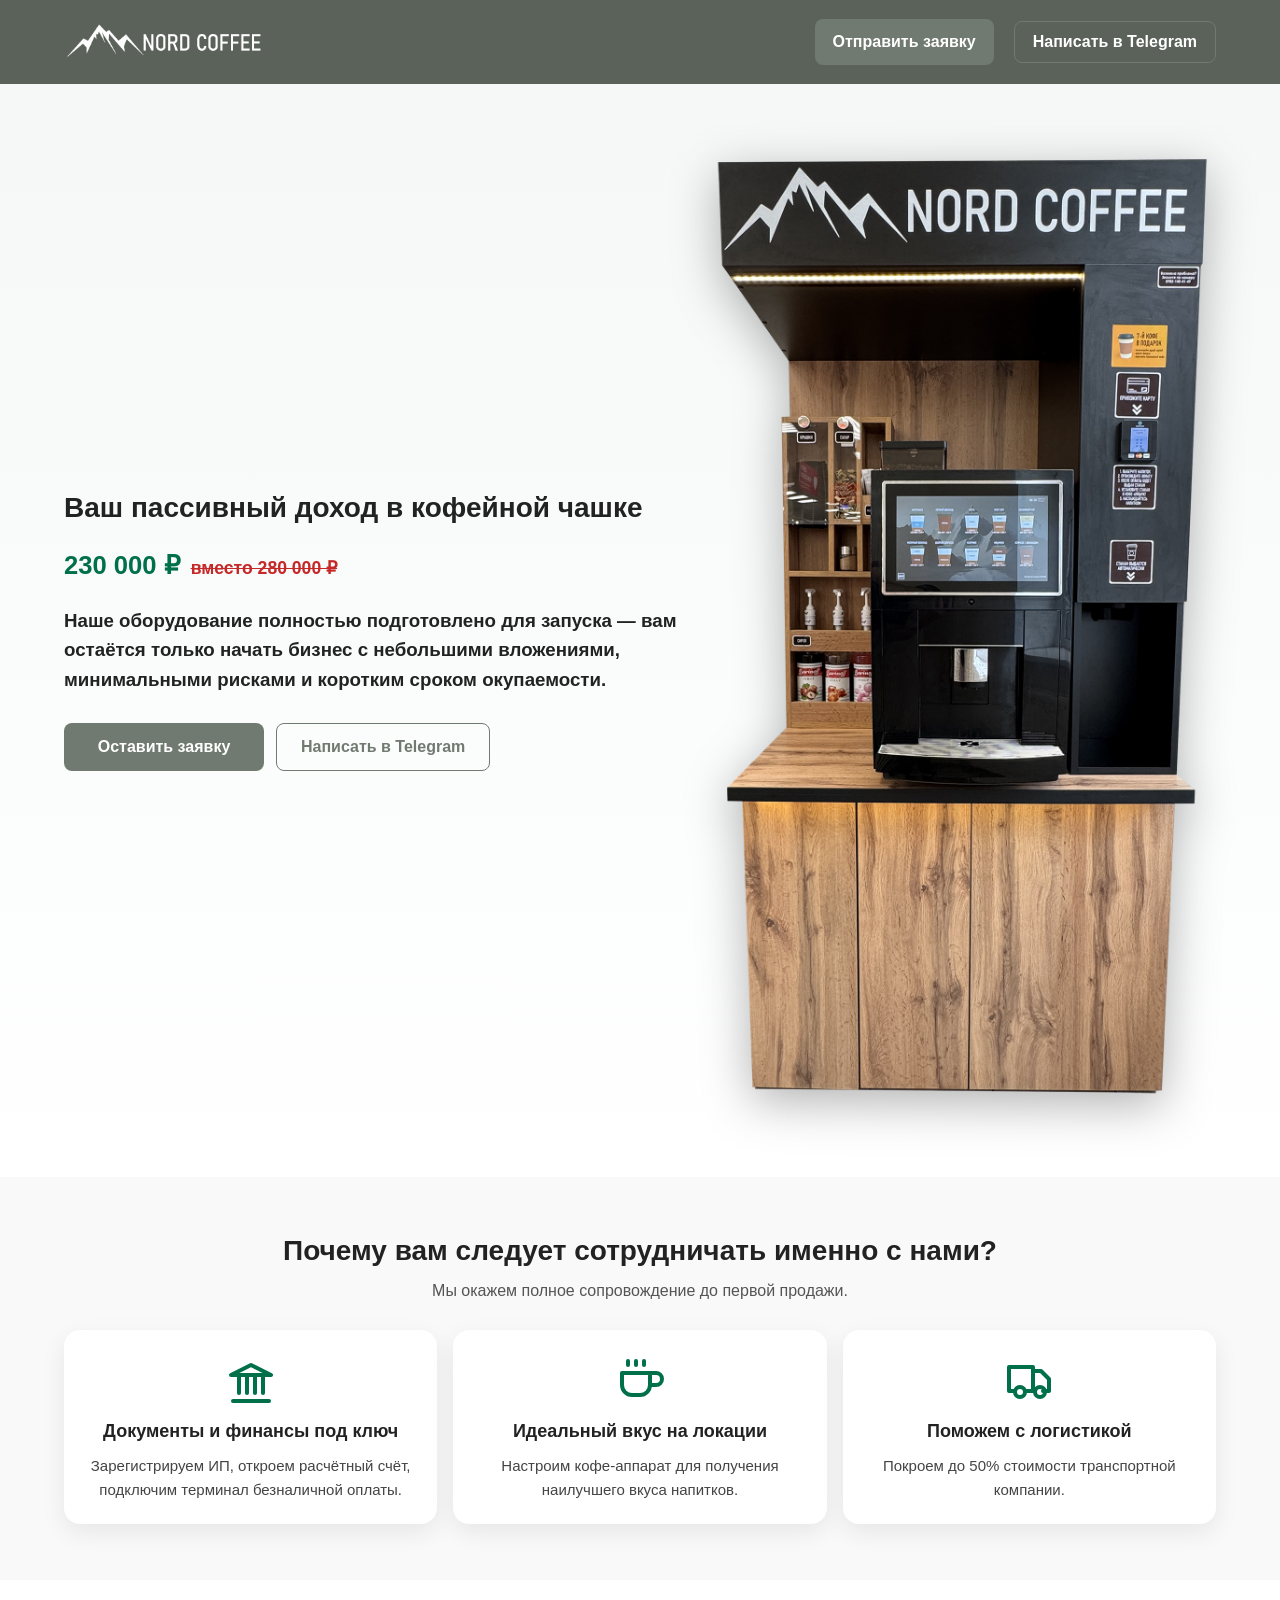
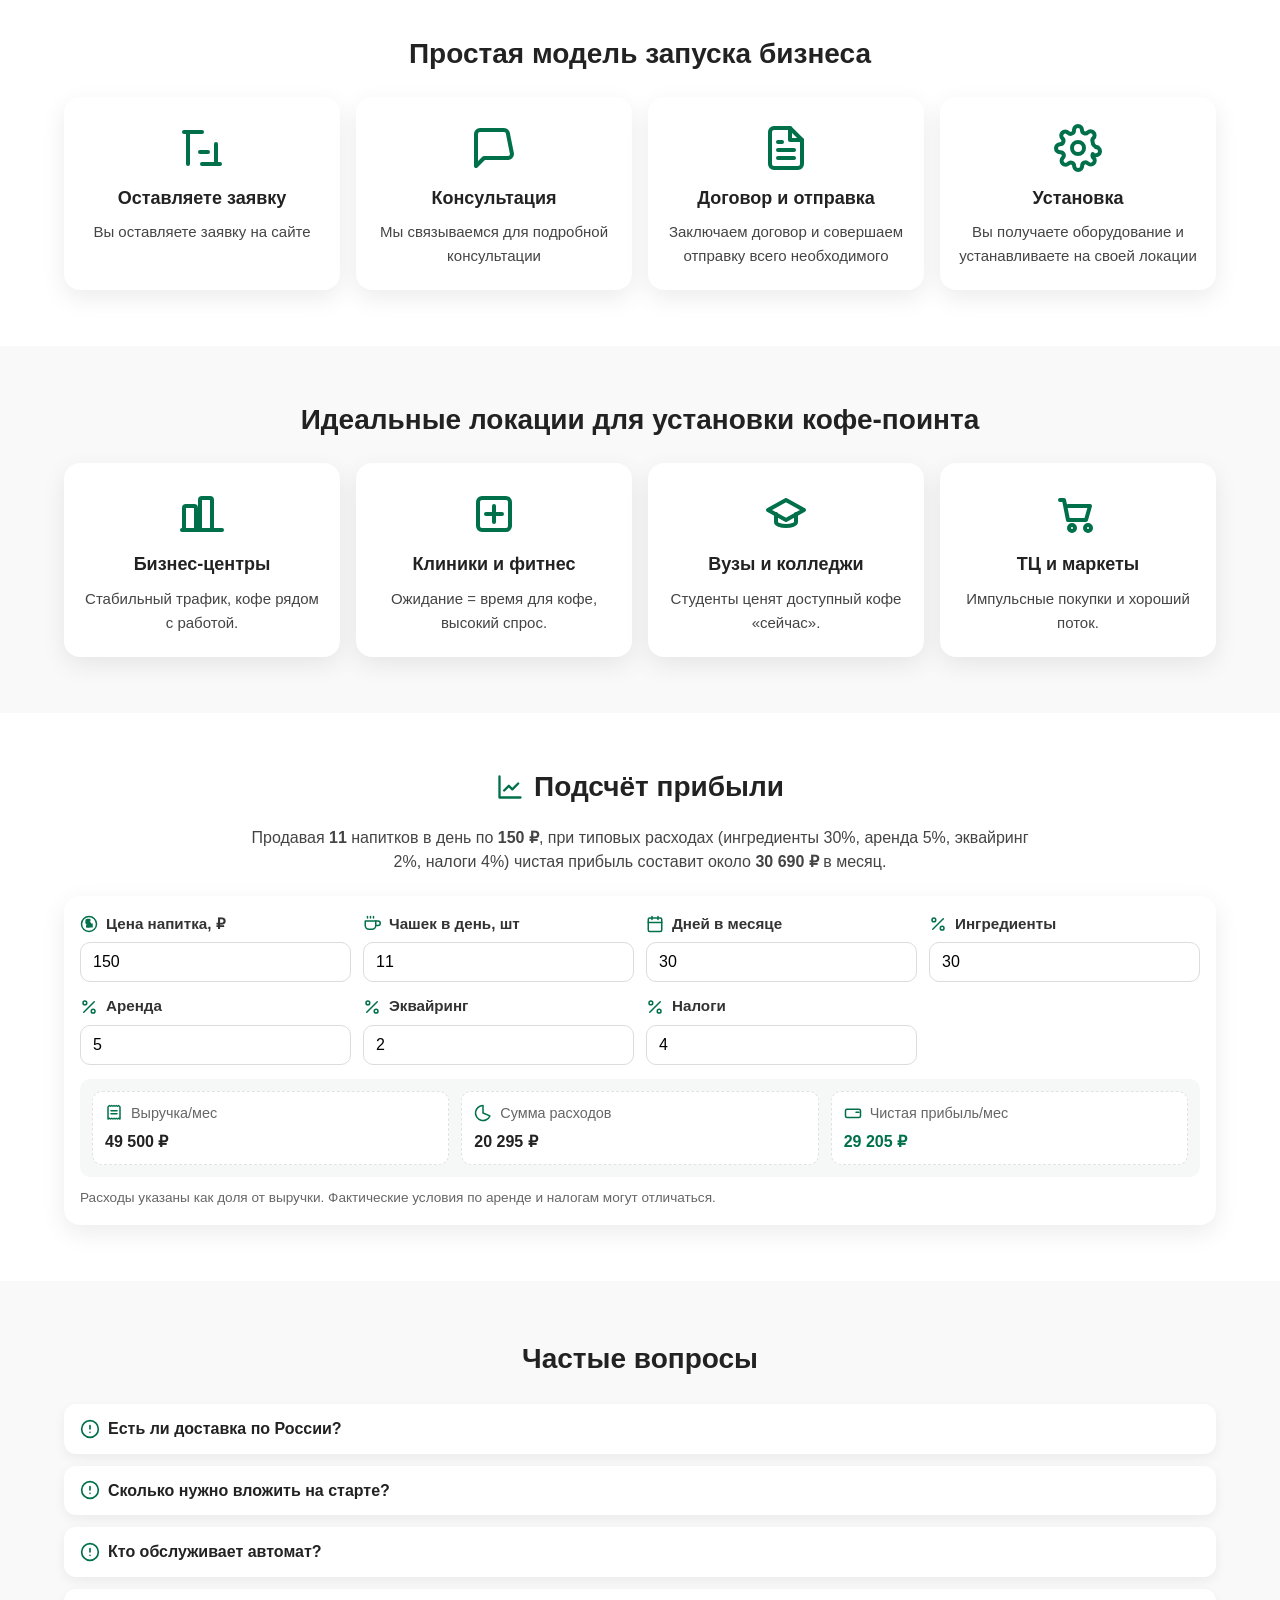
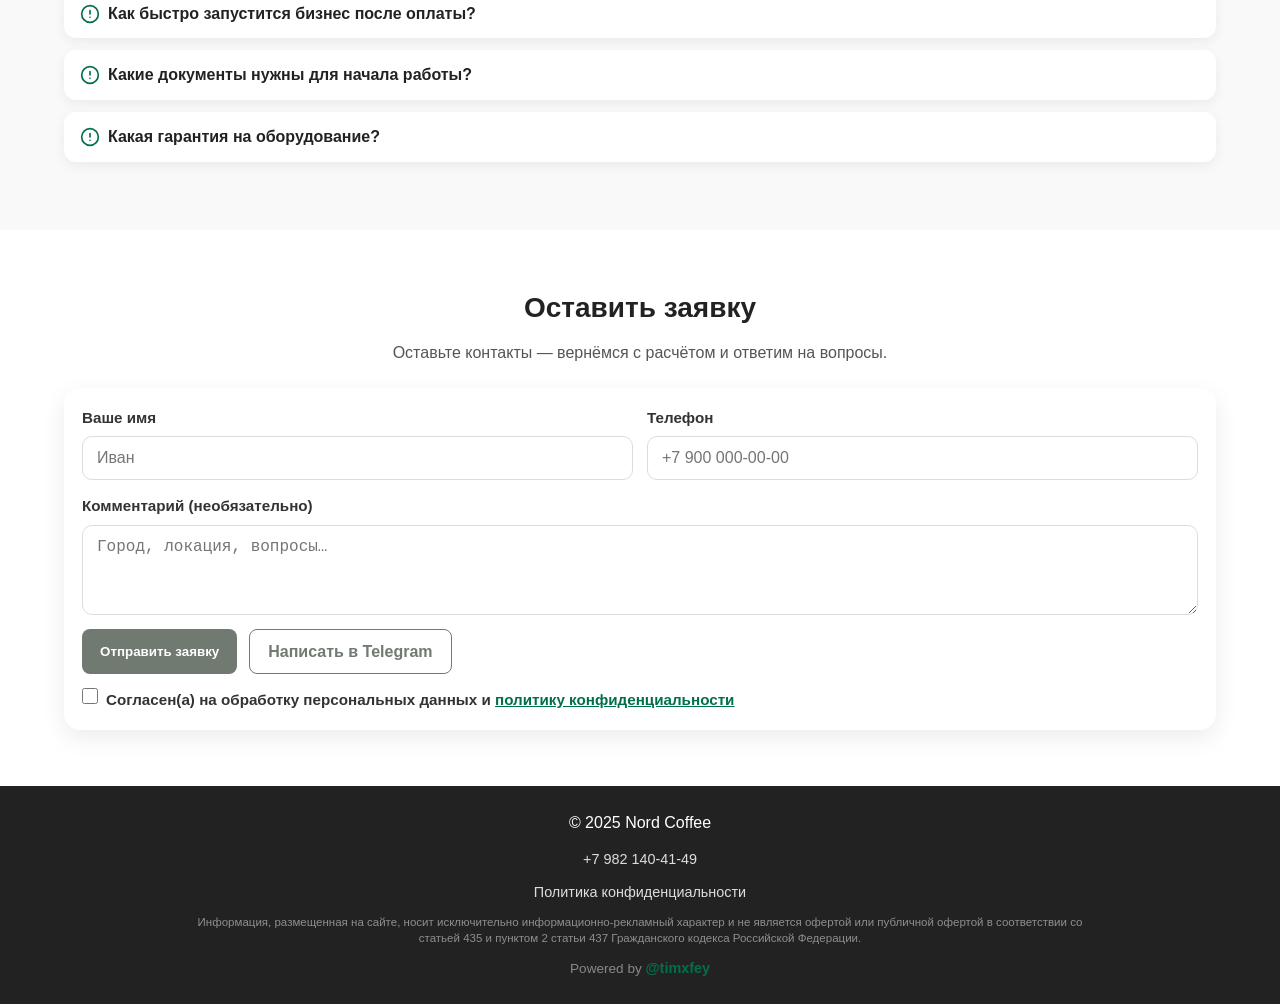
==== commit e5f9507c: "Add files via upload Signed-off-by: buyantk-timxfey <tima1245@gmail.com>" ====
--- a/index.html
+++ b/index.html
@@ -16,7 +16,7 @@
       <button class="burger" aria-label="Открыть меню"></button>
       <nav class="nav">
          <a href="#contacts" class="btn">Отправить заявку</a>
-         <a href="https://wa.me/79821404149" target="_blank" rel="noopener" class="btn btn--ghost">Написать в WhatsApp</a>
+         <a href="https://t.me/nordcoffeee" target="_blank" rel="noopener" class="btn btn--ghost">Написать в Telegram</a>
       </nav>
     </div>
   </header>
@@ -26,18 +26,21 @@
     <div class="container hero__grid">
       <div class="hero__text">
         <h1>
+          Ваш пассивный доход в кофейной чашке
+        </h1>
+
+        <p class="hero__badge">
+          230 000 ₽ <span>вместо 280 000 ₽</span>
+        </p>
+        <h3>
           Наше оборудование полностью подготовлено для запуска —
           вам остаётся только начать бизнес с небольшими вложениями,
           минимальными рисками и коротким сроком окупаемости.
-        </h1>
-
+        </h3>
         <p class="hero__badge">
-          230 000 ₽ <span>вместо 280 000 ₽</span>
-        </p>
-
         <div class="hero__cta">
           <a href="#contacts" class="btn">Оставить заявку</a>
-           <a href="https://wa.me/79821404149" target="_blank" rel="noopener" class="btn btn--ghost">Написать в WhatsApp</a>
+           <a href="https://t.me/nordcoffeee" target="_blank" rel="noopener" class="btn btn--ghost">Написать в Telegram</a>
         </div>
       </div>
 
@@ -296,7 +299,7 @@
               <circle cx="6.5" cy="6.5" r="2.5"/>
               <circle cx="17.5" cy="17.5" r="2.5"/>
             </svg>
-            Ингредиенты, %
+            Ингредиенты
           </label>
           <input type="number" name="ingredients" min="0" max="100" step="1" value="30" inputmode="numeric">
         </div>
@@ -309,7 +312,7 @@
               <circle cx="6.5" cy="6.5" r="2.5"/>
               <circle cx="17.5" cy="17.5" r="2.5"/>
             </svg>
-            Аренда, %
+            Аренда
           </label>
           <input type="number" name="rent" min="0" max="100" step="1" value="5" inputmode="numeric">
         </div>
@@ -322,7 +325,7 @@
               <circle cx="6.5" cy="6.5" r="2.5"/>
               <circle cx="17.5" cy="17.5" r="2.5"/>
             </svg>
-            Эквайринг, %
+            Эквайринг
           </label>
           <input type="number" name="acq" min="0" max="100" step="1" value="2" inputmode="numeric">
         </div>
@@ -335,7 +338,7 @@
               <circle cx="6.5" cy="6.5" r="2.5"/>
               <circle cx="17.5" cy="17.5" r="2.5"/>
             </svg>
-            Налоги, %
+            Налоги
           </label>
           <input type="number" name="tax" min="0" max="100" step="1" value="4" inputmode="numeric">
         </div>
@@ -505,7 +508,7 @@
 
       <div class="lead__actions">
         <button type="submit" class="btn">Отправить заявку</button>
-        <a class="btn btn--ghost" href="https://wa.me/79821404149" target="_blank" rel="noopener">Написать в WhatsApp</a>
+        <a class="btn btn--ghost" href="https://t.me/nordcoffeee" target="_blank" rel="noopener">Написать в Telegram</a>
       </div>
 
       <label class="lead__agree">
--- a/style.css
+++ b/style.css
@@ -20,7 +20,7 @@
 
 /* Шапка */
 .header {
-  background: #00704a; /* живой зелёный */
+  background: #5b625a; /* живой зелёный */
   color: #fff;
   padding: 12px 0;
   position: sticky;
@@ -152,19 +152,19 @@
   text-decoration: none;
   cursor: pointer;
   transition: 0.2s;
-  background: #00704a; /* как шапка */
+  background: #717a70; /* как шапка */
   color: #fff;
   border: none;
 }
 
 .btn:hover {
-  background: #00995e;
+  background: #717a70;
 }
 
 .btn--ghost {
    background: transparent;
-  color: #00704a;
-  border: 1px solid #00704a;
+  color: #717a70;
+  border: 1px solid #717a70;
   padding: 12px 18px;   /* добавь это */
   line-height: 1.2;
 }
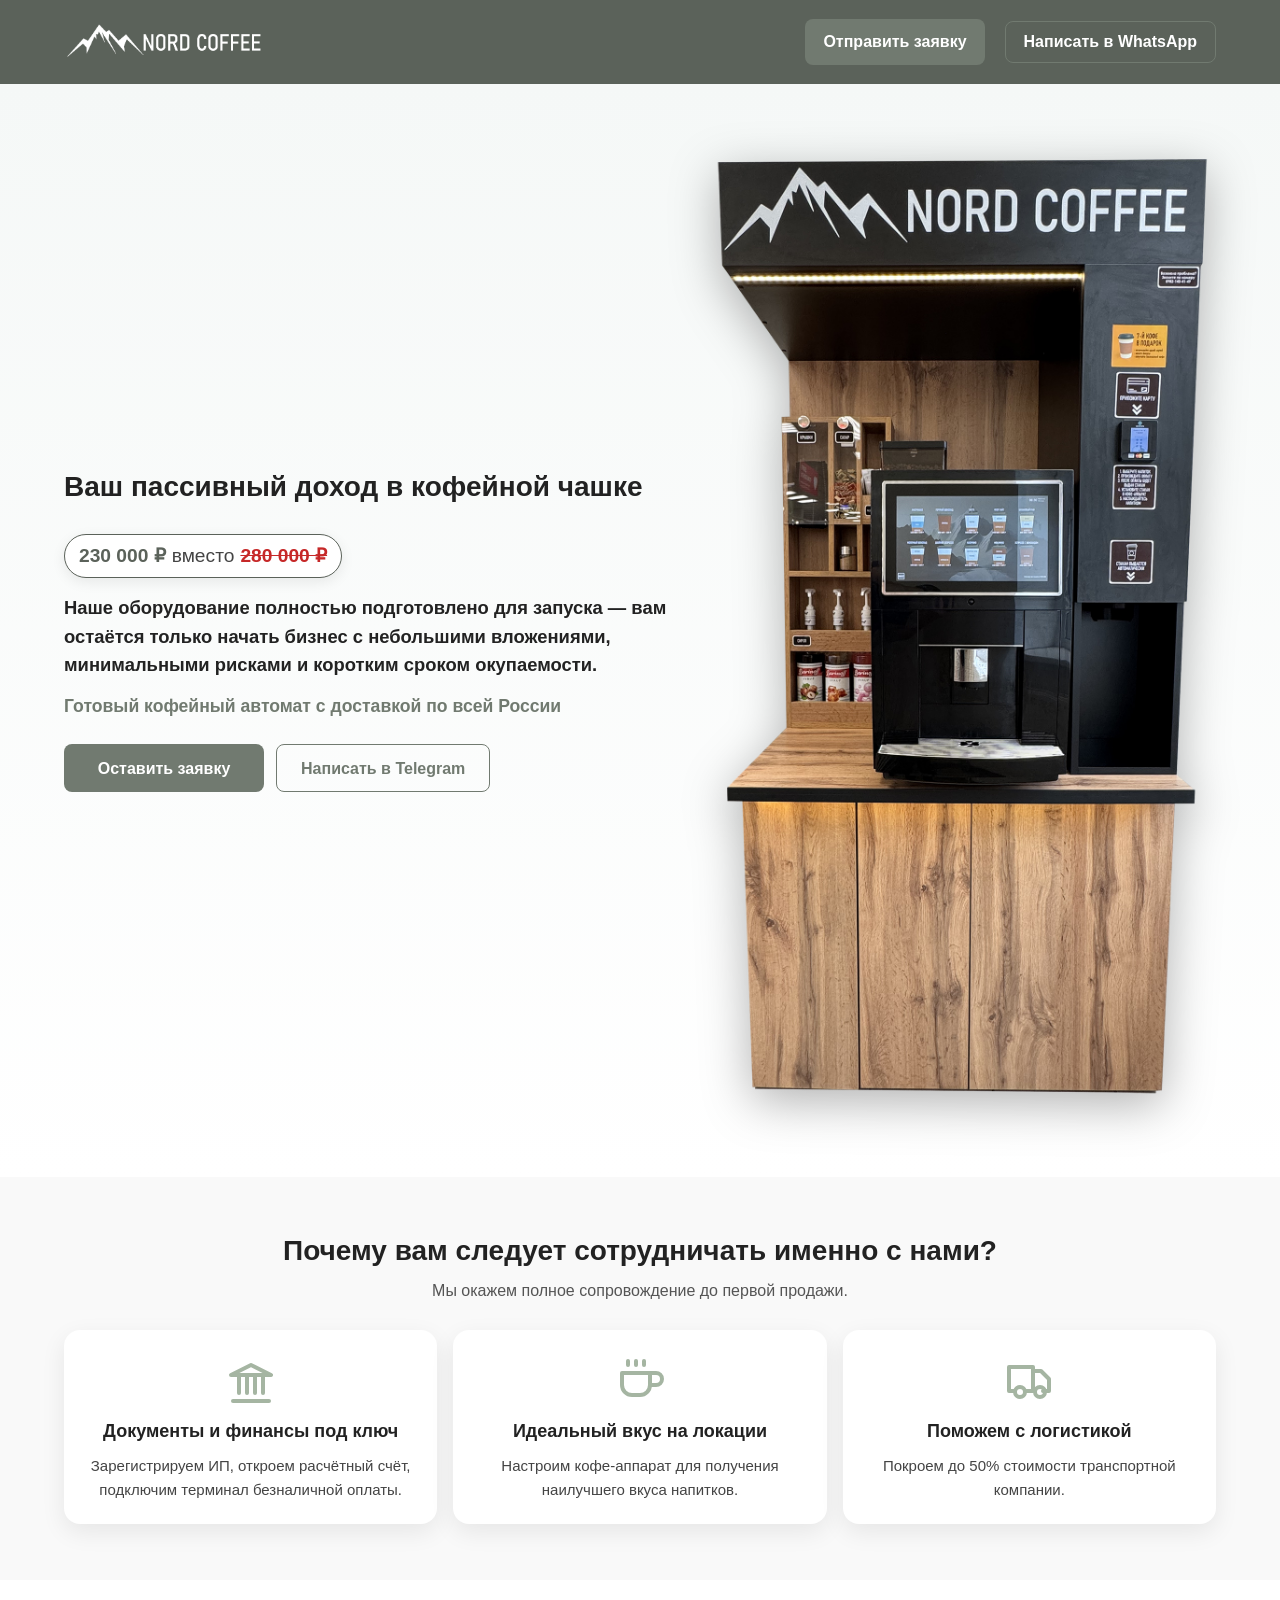
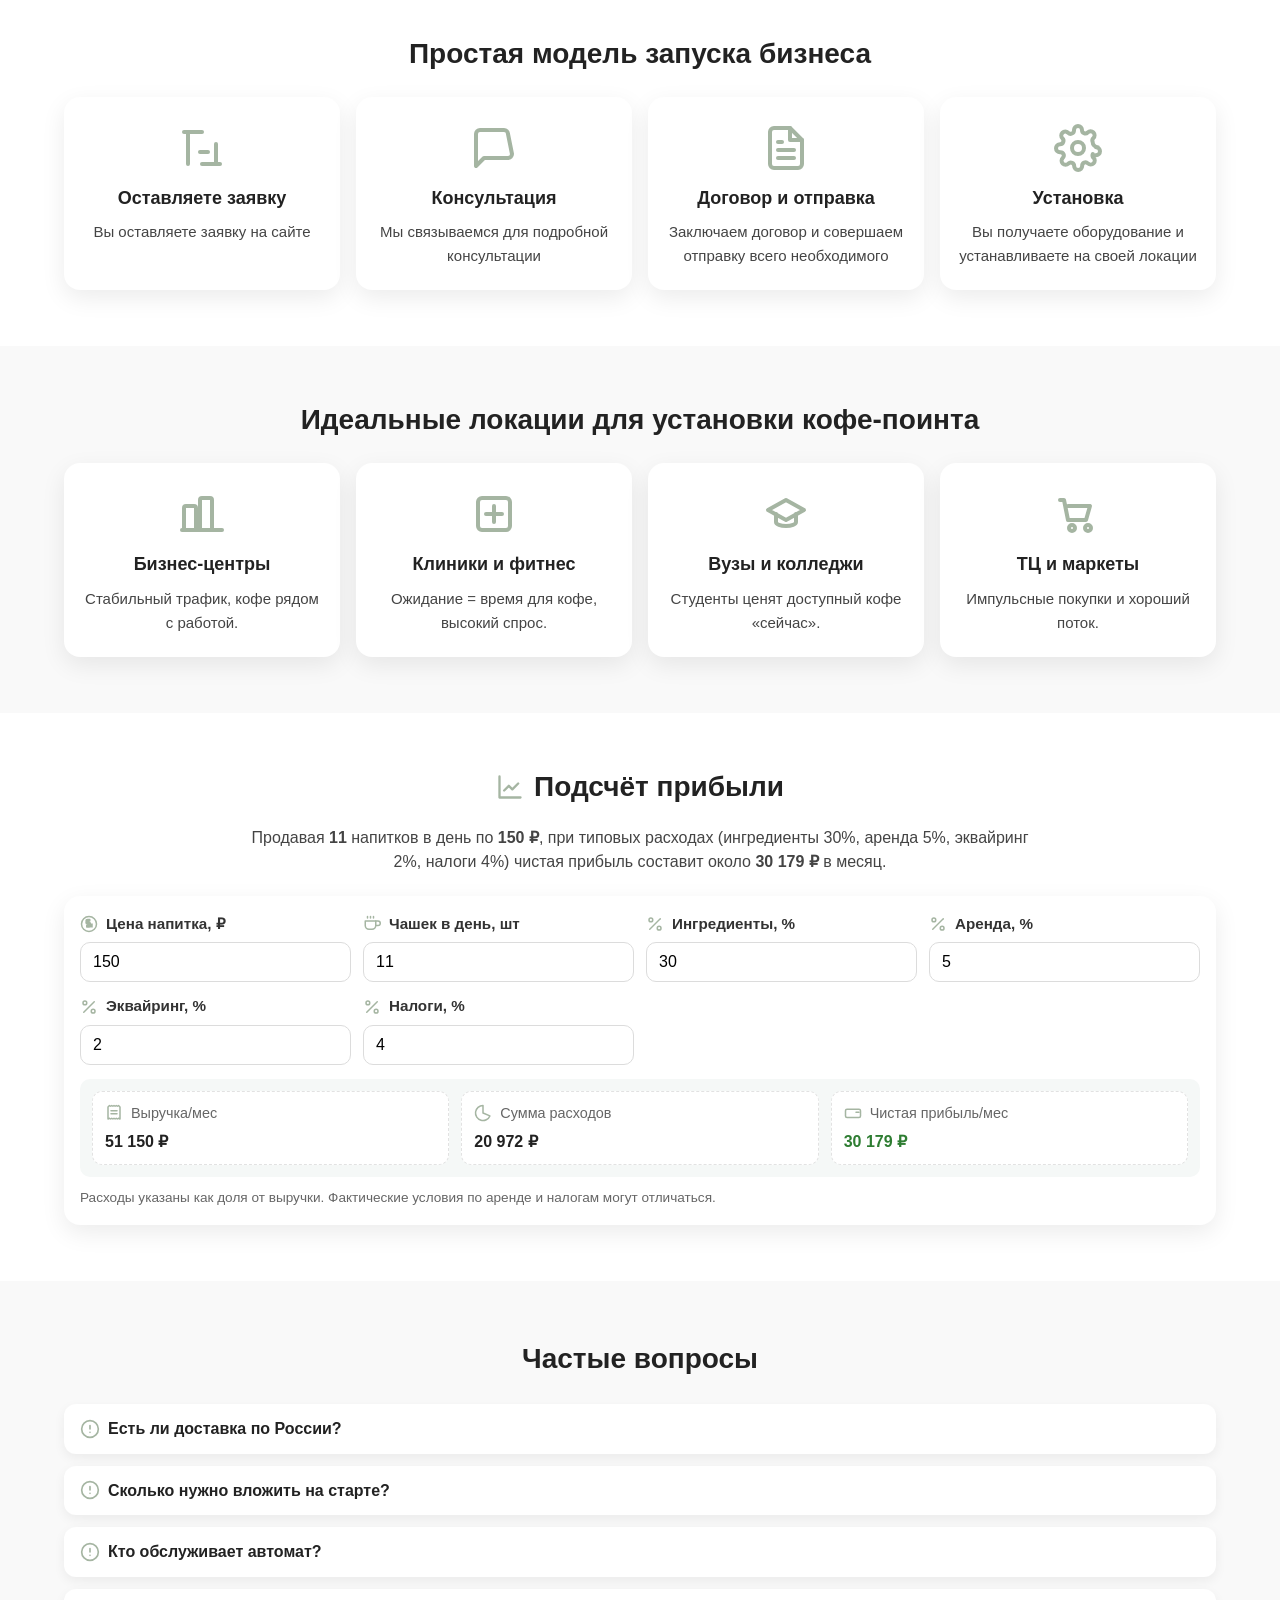
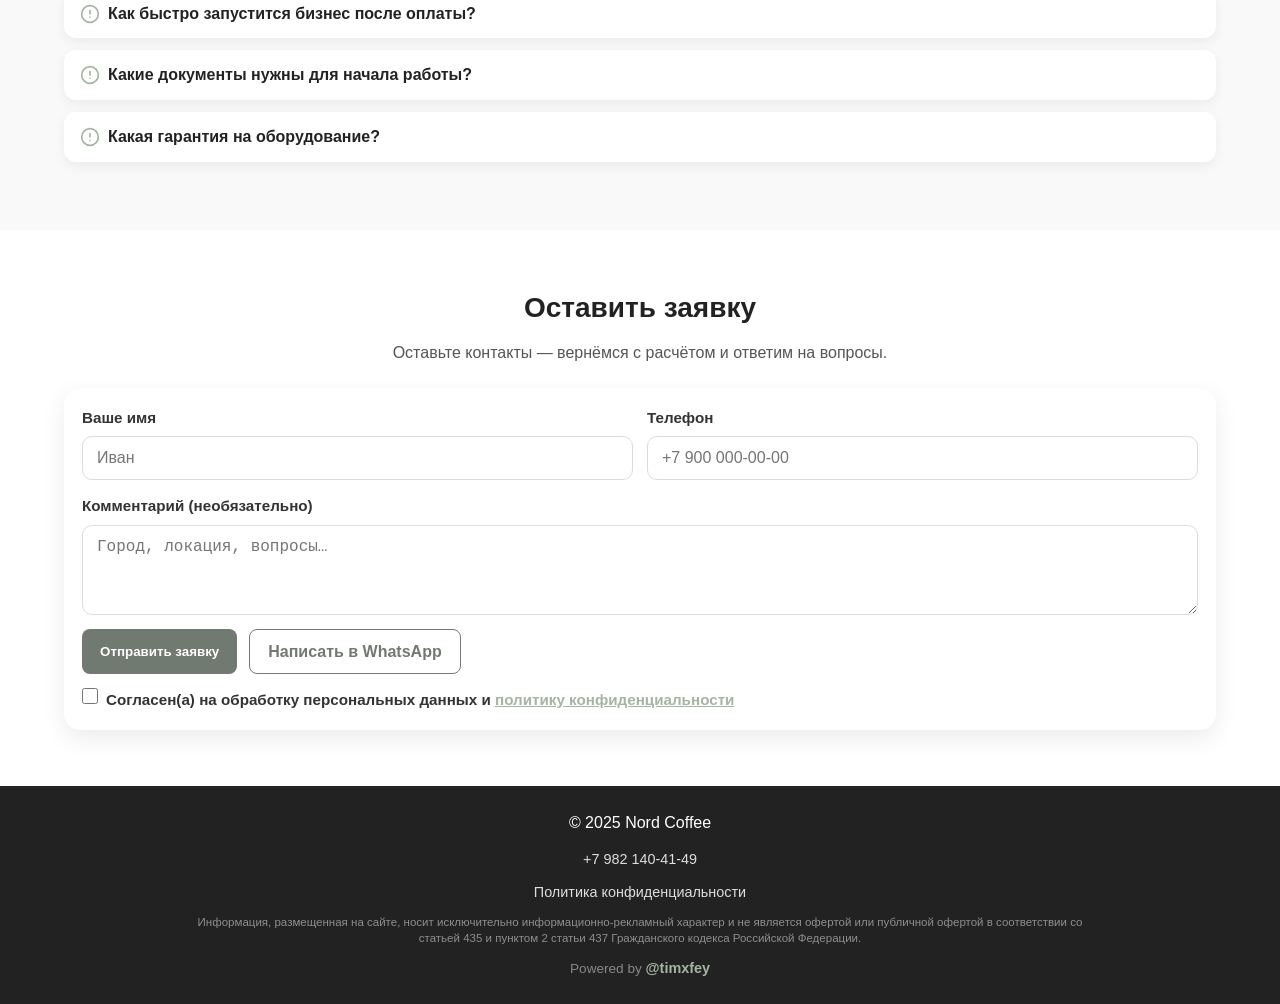
==== commit d3d26f29: "Add files via upload Signed-off-by: buyantk-timxfey <tima1245@gmail.com>" ====
--- a/index.html
+++ b/index.html
@@ -16,39 +16,46 @@
       <button class="burger" aria-label="Открыть меню"></button>
       <nav class="nav">
          <a href="#contacts" class="btn">Отправить заявку</a>
-         <a href="https://t.me/nordcoffeee" target="_blank" rel="noopener" class="btn btn--ghost">Написать в Telegram</a>
+         <a href="https://wa.me/79821404149" target="_blank" rel="noopener" class="btn btn--ghost">Написать в WhatsApp</a>
       </nav>
     </div>
   </header>
 
   <!-- Hero -->
   <section id="hero" class="hero">
-    <div class="container hero__grid">
-      <div class="hero__text">
-        <h1>
-          Ваш пассивный доход в кофейной чашке
-        </h1>
-
-        <p class="hero__badge">
-          230 000 ₽ <span>вместо 280 000 ₽</span>
-        </p>
-        <h3>
-          Наше оборудование полностью подготовлено для запуска —
-          вам остаётся только начать бизнес с небольшими вложениями,
-          минимальными рисками и коротким сроком окупаемости.
-        </h3>
-        <p class="hero__badge">
-        <div class="hero__cta">
-          <a href="#contacts" class="btn">Оставить заявку</a>
-           <a href="https://t.me/nordcoffeee" target="_blank" rel="noopener" class="btn btn--ghost">Написать в Telegram</a>
-        </div>
-      </div>
-
-      <div class="hero__img">
-        <img src="images/coffee-point.png" alt="Кофе-поинт Nord Coffee"/>
+  <div class="container hero__grid">
+    
+    <!-- Левая часть: текст -->
+    <div class="hero__text">
+      <h1>Ваш пассивный доход в кофейной чашке</h1>
+
+      <p class="price-badge">
+        <span class="price-badge__now">230&nbsp;000 ₽</span>
+        <span class="price-badge__sep">вместо</span>
+        <span class="price-badge__old">280&nbsp;000 ₽</span>
+      </p>
+
+      <p class="hero-desc">
+        Наше оборудование полностью подготовлено для запуска — вам остаётся только начать бизнес с небольшими вложениями,
+        минимальными рисками и коротким сроком окупаемости.
+      </p>
+
+      <p class="hero-subtag">Готовый кофейный автомат с доставкой по всей России</p>
+
+      <div class="hero__cta">
+        <a href="#contacts" class="btn">Оставить заявку</a>
+        <a href="https://t.me/nordcoffeee" target="_blank" rel="noopener" class="btn btn--ghost">Написать в Telegram</a>
       </div>
     </div>
-  </section>
+
+    <!-- Правая часть: картинка -->
+    <div class="hero__img">
+      <img src="images/coffee-point.png" alt="Кофе-поинт Nord Coffee"/>
+    </div>
+
+  </div>
+</section>
+
 
 
   <!-- Почему мы -->
@@ -242,11 +249,13 @@
       Подсчёт прибыли
     </h2>
 
+
 <p class="profit__lead">
   Продавая <strong>11</strong> напитков в день по <strong>150 ₽</strong>, 
   при типовых расходах (ингредиенты 30%, аренда 5%, эквайринг 2%, налоги 4%) 
-  чистая прибыль составит около <strong>30&nbsp;690 ₽</strong> в месяц.
+  чистая прибыль составит около <strong>30&nbsp;179 ₽</strong> в месяц.
 </p>
+
 
     <form class="calc" id="profit-calc" onsubmit="return false;">
       <div class="calc__grid">
@@ -279,19 +288,6 @@
 
         <div class="calc__group">
           <label>
-            <!-- calendar -->
-            <svg class="calc__icon" viewBox="0 0 24 24" fill="none" stroke="currentColor"
-                 stroke-width="2" stroke-linecap="round" stroke-linejoin="round">
-              <rect x="3" y="4" width="18" height="18" rx="2"/>
-              <path d="M16 2v4M8 2v4M3 10h18"/>
-            </svg>
-            Дней в месяце
-          </label>
-          <input type="number" name="days" min="1" max="31" step="1" value="30" inputmode="numeric">
-        </div>
-
-        <div class="calc__group">
-          <label>
             <!-- percent -->
             <svg class="calc__icon" viewBox="0 0 24 24" fill="none" stroke="currentColor"
                  stroke-width="2" stroke-linecap="round" stroke-linejoin="round">
@@ -299,7 +295,7 @@
               <circle cx="6.5" cy="6.5" r="2.5"/>
               <circle cx="17.5" cy="17.5" r="2.5"/>
             </svg>
-            Ингредиенты
+            Ингредиенты, %
           </label>
           <input type="number" name="ingredients" min="0" max="100" step="1" value="30" inputmode="numeric">
         </div>
@@ -312,7 +308,7 @@
               <circle cx="6.5" cy="6.5" r="2.5"/>
               <circle cx="17.5" cy="17.5" r="2.5"/>
             </svg>
-            Аренда
+            Аренда, %
           </label>
           <input type="number" name="rent" min="0" max="100" step="1" value="5" inputmode="numeric">
         </div>
@@ -325,7 +321,7 @@
               <circle cx="6.5" cy="6.5" r="2.5"/>
               <circle cx="17.5" cy="17.5" r="2.5"/>
             </svg>
-            Эквайринг
+            Эквайринг, %
           </label>
           <input type="number" name="acq" min="0" max="100" step="1" value="2" inputmode="numeric">
         </div>
@@ -338,7 +334,7 @@
               <circle cx="6.5" cy="6.5" r="2.5"/>
               <circle cx="17.5" cy="17.5" r="2.5"/>
             </svg>
-            Налоги
+            Налоги, %
           </label>
           <input type="number" name="tax" min="0" max="100" step="1" value="4" inputmode="numeric">
         </div>
@@ -508,7 +504,7 @@
 
       <div class="lead__actions">
         <button type="submit" class="btn">Отправить заявку</button>
-        <a class="btn btn--ghost" href="https://t.me/nordcoffeee" target="_blank" rel="noopener">Написать в Telegram</a>
+        <a class="btn btn--ghost" href="https://wa.me/79821404149" target="_blank" rel="noopener">Написать в WhatsApp</a>
       </div>
 
       <label class="lead__agree">
--- a/style.css
+++ b/style.css
@@ -158,7 +158,7 @@
 }
 
 .btn:hover {
-  background: #717a70;
+  background: #5b625a;
 }
 
 .btn--ghost {
@@ -198,7 +198,7 @@
     right: 5%;
     top: 64px;
     gap: 10px;
-    background: #00704a;
+    background: #5b625a;
     padding: 12px;
     border-radius: 10px;
     box-shadow: 0 8px 24px rgba(0, 0, 0, 0.12);
@@ -252,7 +252,7 @@
 
 .why__icon{
   width:48px;height:48px;
-  color:#00704a; /* тот же живой зелёный */
+  color:#a5b5a2; /* тот же живой зелёный */
   margin:2px auto 12px;
   display:block;
 }
@@ -301,7 +301,7 @@
 
 .loc__icon{
   width:48px; height:48px;
-  color:#00704a; /* фирменный зелёный */
+  color:#a5b5a2; /* фирменный зелёный */
   margin:2px auto 12px;
   display:block;
 }
@@ -355,7 +355,7 @@
 .steps__icon {
   width: 48px;
   height: 48px;
-  color: #00704a; /* фирменный зелёный */
+  color: #a5b5a2; /* фирменный зелёный */
   margin: 2px auto 12px;
   display: block;
 }
@@ -385,7 +385,7 @@
   margin-bottom:22px;
   display:flex;align-items:center;justify-content:center;gap:10px;
 }
-.profit__title-icon{width:28px;height:28px;color:#00704a}
+.profit__title-icon{width:28px;height:28px;color:#a5b5a2}
 
 .calc{
   background:#fff;
@@ -404,7 +404,7 @@
   display:flex;align-items:center;gap:8px;
   font-size:.95rem;color:#333;margin-bottom:6px;font-weight:600;
 }
-.calc__icon{width:18px;height:18px;color:#00704a}
+.calc__icon{width:18px;height:18px;color:#a5b5a2}
 .calc__group input{
   width:100%;
   padding:10px 12px;
@@ -432,8 +432,8 @@
   display:flex;align-items:center;gap:8px;
   font-size:.9rem;color:#666;margin-bottom:4px;
 }
-.calc__result-icon{width:18px;height:18px;color:#00704a}
-.calc__net strong{ color:#00704a; }
+.calc__result-icon{width:18px;height:18px;color:#a5b5a2}
+.calc__net strong{ color:#2e7d32; }
 
 .calc__note{
   margin-top:10px;
@@ -482,14 +482,14 @@
 }
 
 .faq__item[open] summary {
-  color: #00704a;
+  color: #a5b5a2;
 }
 
 .faq__icon {
   width: 20px;
   height: 20px;
   flex-shrink: 0;
-  color: #00704a;
+  color: #a5b5a2;
 }
 
 .faq__a {
@@ -561,7 +561,7 @@
   width: 16px;
   height: 16px;
 }
-.lead__agree a{color:#00704a;text-decoration:underline}
+.lead__agree a{color:#a5b5a2;text-decoration:underline}
 
 .toast{
   position:fixed; left:50%; bottom:80px; transform:translateX(-50%) translateY(10px);
@@ -692,7 +692,7 @@
 }
 
 .powered a {
-  color: #00704a;
+  color: #a5b5a2;
   text-decoration: none;
   font-weight: 600;
 }
@@ -700,3 +700,74 @@
 .powered a:hover {
   text-decoration: underline;
 }
+.price__now {
+  padding: 4px 10px;
+  border: 2px solid #5b625a;  /* цвет шапки */
+  border-radius: 10px;
+  font-weight: 700;
+  color: #5b625a;
+}
+
+.price__old {
+  color: #c62828;
+  text-decoration: line-through;
+}
+/* --- Price capsule (hero) --- */
+.price-badge{
+  display:inline-flex;align-items:center;gap:10px;
+  padding:8px 14px;
+  background:#fff;
+  border:1px solid #5b625a;         /* рамка в цвет шапки */
+  border-radius:999px;               /* аккуратная капсула */
+  box-shadow:0 4px 14px rgba(0,0,0,.08);
+}
+.price-badge__now{color:#5b625a;font-weight:700}
+.price-badge__sep{color:#666;font-weight:600}
+.price-badge__old{color:#c62828;text-decoration:line-through;font-weight:600}
+
+/* --- Hero price capsule --- */
+.price-badge {
+  display: inline-flex;
+  align-items: center;
+  gap: 6px;
+  padding: 6px 14px;
+  background: #fff;
+  border: 1px solid #5b625a;   /* цвет шапки */
+  border-radius: 999px;        /* делает капсулу */
+  font-size: 1.2rem;
+  font-weight: 600;
+  margin: 10px 0 16px;
+}
+
+.price-badge__now {
+  color: #5b625a;              /* зелёный */
+  font-weight: 700;
+}
+
+.price-badge__sep {
+  color: #444;                 /* серый для "вместо" */
+  font-weight: 500;
+}
+
+.price-badge__old {
+  color: #c62828;              /* красный */
+  text-decoration: line-through;
+  font-weight: 600;
+}
+
+/* --- Hero texts --- */
+.hero-desc {
+  margin: 0 0 12px;
+  font-size: 1.15rem;
+  line-height: 1.55;
+  color: #222;
+  font-weight: 600;   /* жирный текст */
+}
+
+.hero-subtag {
+  margin: 0 0 24px;
+  font-size: 1.1rem;
+  font-weight: 700;   /* ещё жирнее */
+  color: #717a70;
+}
+
